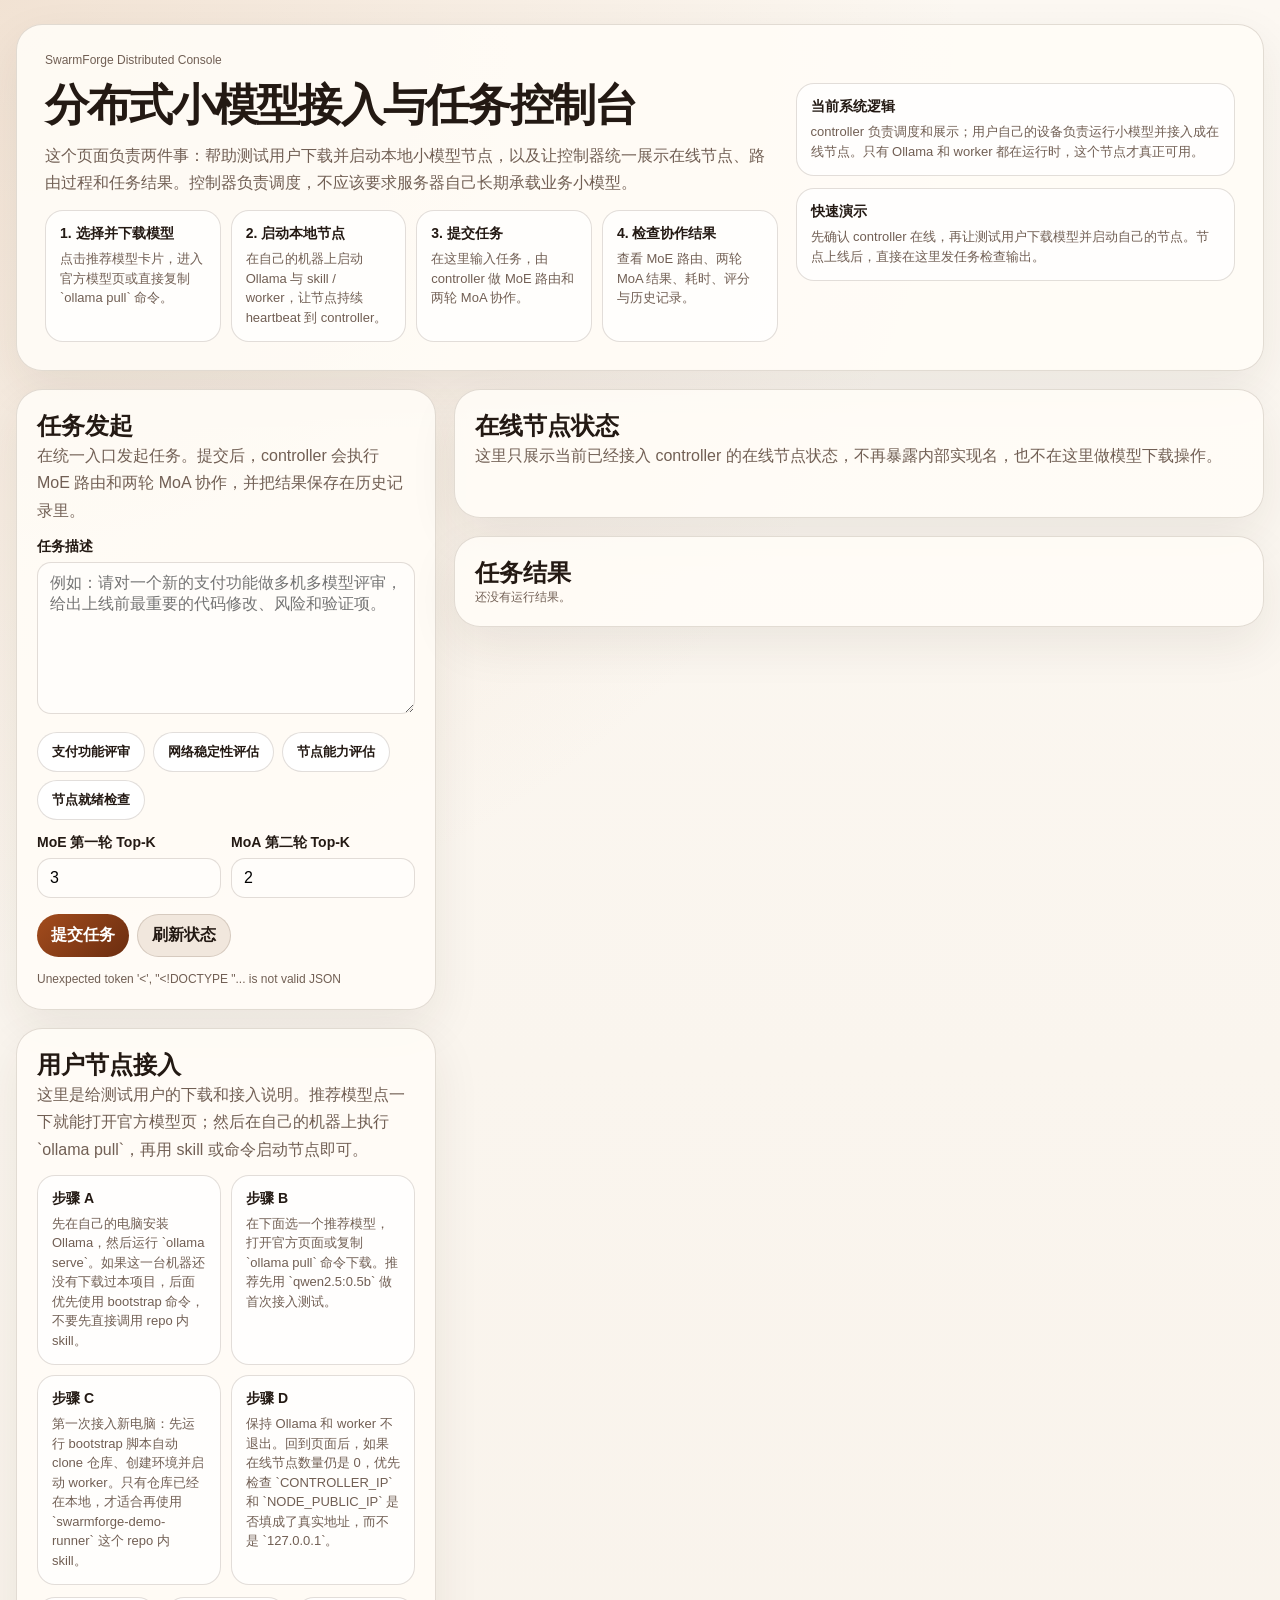
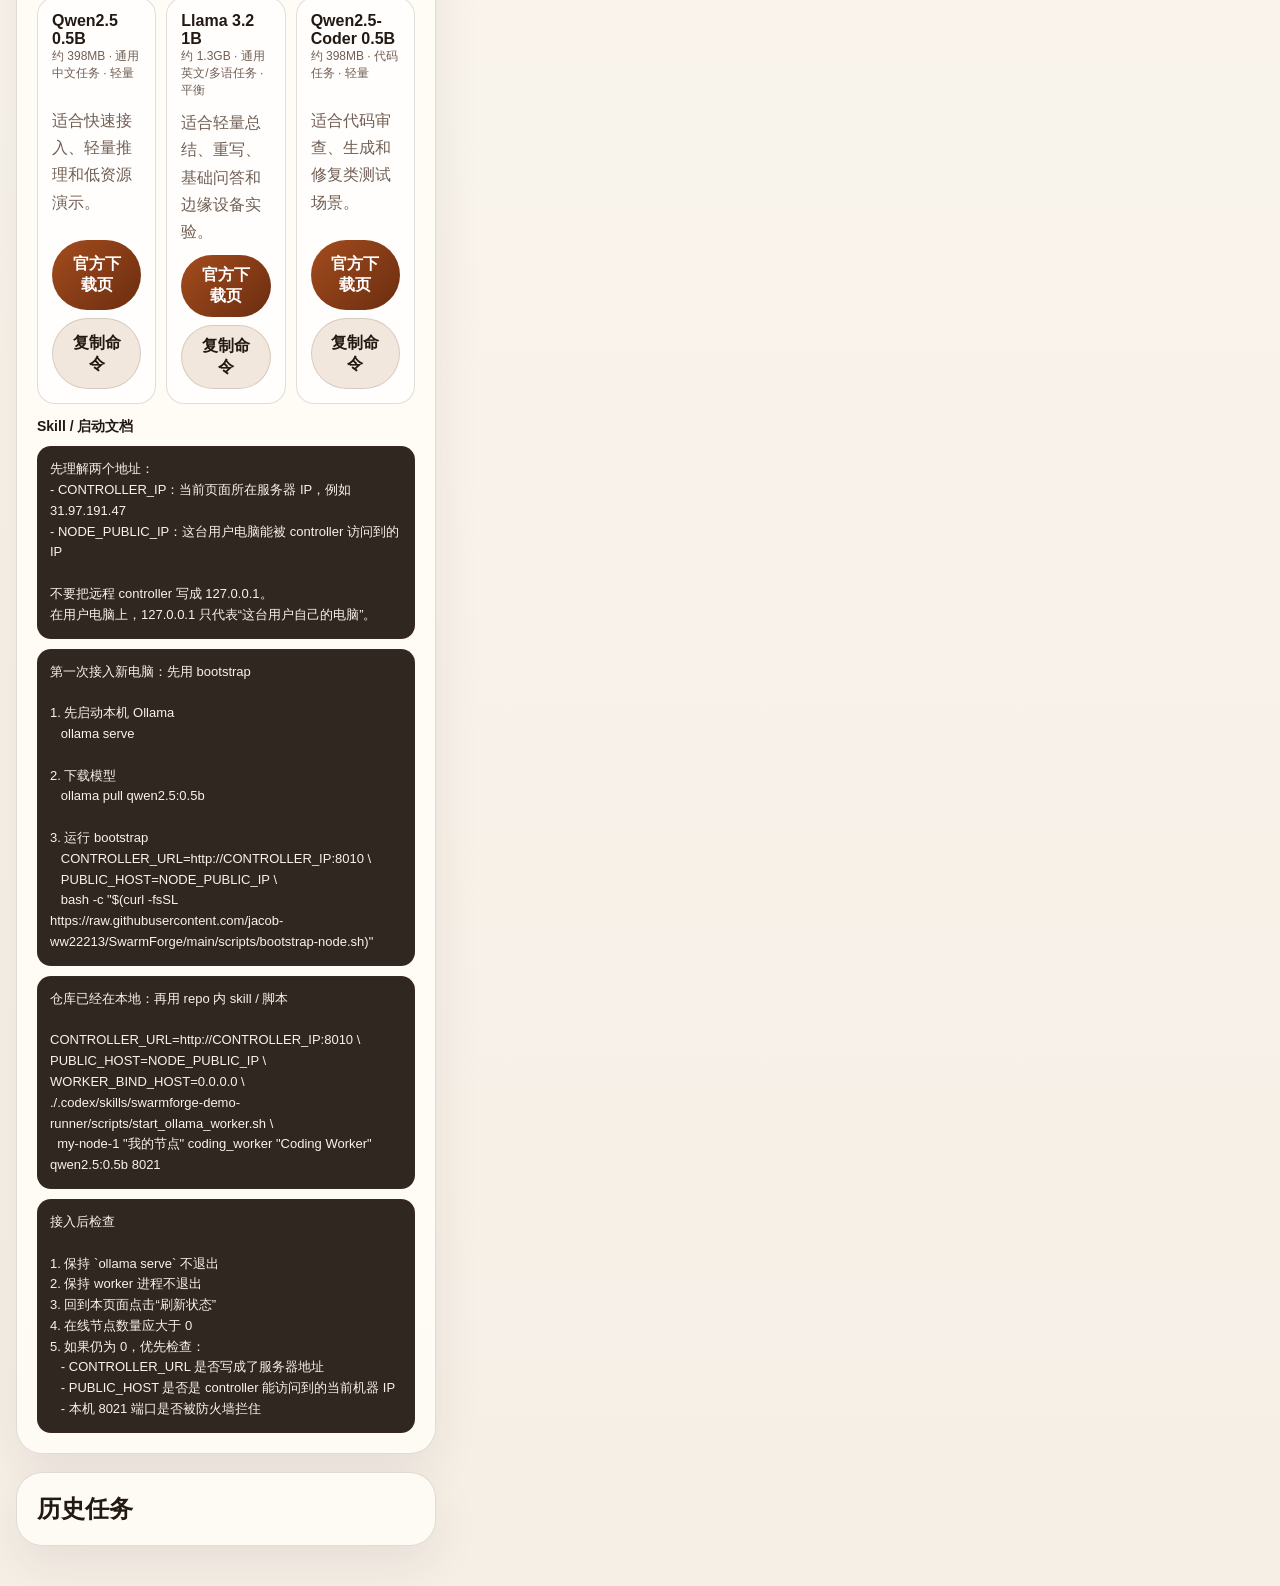
==== swarmos_demo/web/distributed.html @ dcb2beb7 "Clarify onboarding steps in distributed UI" ====
<!DOCTYPE html>
<html lang="zh-CN">
  <head>
    <meta charset="UTF-8" />
    <meta name="viewport" content="width=device-width, initial-scale=1.0" />
    <title>SwarmForge Distributed Console</title>
    <style>
      :root {
        --bg: #f6efe6;
        --panel: rgba(255, 252, 247, 0.9);
        --line: rgba(76, 54, 34, 0.16);
        --text: #231913;
        --muted: #715f54;
        --accent: #a34c1d;
        --accent-2: #d38f64;
        --good: #28734d;
        --bad: #b1463b;
        --role: #3a5f91;
      }
      * { box-sizing: border-box; }
      body {
        margin: 0;
        color: var(--text);
        font-family: "SF Pro Text", "PingFang SC", "Noto Sans SC", sans-serif;
        background:
          radial-gradient(circle at top left, rgba(214, 170, 132, 0.28), transparent 28%),
          linear-gradient(180deg, #fcf8f2, var(--bg));
      }
      .page {
        width: min(1440px, calc(100vw - 32px));
        margin: 0 auto;
        padding: 24px 0 40px;
      }
      .hero, .panel {
        border: 1px solid var(--line);
        border-radius: 26px;
        background: var(--panel);
        box-shadow: 0 18px 48px rgba(56, 39, 23, 0.08);
      }
      .hero { padding: 28px; display: grid; gap: 16px; }
      .eyebrow, .meta { color: var(--muted); font-size: 12px; }
      .hero-grid {
        display: grid;
        grid-template-columns: 1.25fr 0.75fr;
        gap: 18px;
        align-items: start;
      }
      h1 { margin: 0; font-size: 44px; line-height: 1.02; letter-spacing: -0.04em; }
      h2, h3, h4 { margin: 0; }
      p { margin: 0; color: var(--muted); line-height: 1.7; }
      .panel { padding: 20px; }
      .layout {
        display: grid;
        grid-template-columns: 420px minmax(0, 1fr);
        gap: 18px;
        margin-top: 18px;
      }
      .left, .right { display: grid; gap: 18px; align-self: start; }
      .flow {
        display: grid;
        grid-template-columns: repeat(4, minmax(0, 1fr));
        gap: 10px;
      }
      .flow-card, .stat, .worker-card, .task-card, .result-card, .guide-card {
        border: 1px solid var(--line);
        border-radius: 18px;
        padding: 14px;
        background: rgba(255,255,255,0.72);
      }
      .flow-card strong, .guide-card strong {
        display: block;
        font-size: 14px;
      }
      .flow-card span, .guide-card span {
        display: block;
        margin-top: 6px;
        color: var(--muted);
        font-size: 13px;
        line-height: 1.5;
      }
      .pill-row, .actions, .rating-row {
        display: flex;
        gap: 8px;
        flex-wrap: wrap;
      }
      .pill, button {
        border: none;
        border-radius: 999px;
        padding: 10px 14px;
        cursor: pointer;
        font: inherit;
        font-weight: 700;
      }
      .pill {
        border: 1px solid var(--line);
        background: white;
        color: var(--text);
        font-size: 13px;
      }
      button {
        background: linear-gradient(135deg, var(--accent), #6b2d10);
        color: white;
      }
      button.secondary {
        background: #f1e7dd;
        color: var(--text);
        border: 1px solid var(--line);
      }
      label {
        display: block;
        margin-bottom: 6px;
        font-size: 14px;
        font-weight: 700;
      }
      input, textarea, select {
        width: 100%;
        border: 1px solid var(--line);
        border-radius: 14px;
        padding: 10px 12px;
        background: #fffdfa;
        font: inherit;
      }
      textarea { min-height: 152px; resize: vertical; }
      .field { margin-top: 14px; }
      .field-grid-2 {
        display: grid;
        grid-template-columns: 1fr 1fr;
        gap: 10px;
      }
      .stats {
        display: grid;
        grid-template-columns: repeat(4, minmax(0, 1fr));
        gap: 12px;
      }
      .stat .label { color: var(--muted); font-size: 12px; }
      .stat strong { display: block; margin-top: 8px; font-size: 28px; }
      .worker-list, .task-list, .grid { display: grid; gap: 12px; }
      .chip {
        display: inline-block;
        padding: 4px 10px;
        border-radius: 999px;
        font-size: 12px;
        font-weight: 700;
      }
      .chip.online { background: rgba(40,115,77,0.12); color: var(--good); }
      .chip.offline { background: rgba(177,70,59,0.12); color: var(--bad); }
      .chip.role-project { background: rgba(58,95,145,0.12); color: var(--role); }
      .chip.role-user { background: rgba(163,76,29,0.12); color: var(--accent); }
      .inline { display: grid; grid-template-columns: 1fr auto auto; gap: 8px; margin-top: 10px; }
      .guide-grid {
        display: grid;
        grid-template-columns: 1fr 1fr;
        gap: 10px;
      }
      .model-grid {
        display: grid;
        grid-template-columns: repeat(3, minmax(0, 1fr));
        gap: 10px;
        margin-top: 12px;
      }
      .model-card {
        border: 1px solid var(--line);
        border-radius: 18px;
        padding: 14px;
        background: rgba(255,255,255,0.76);
        display: grid;
        gap: 10px;
      }
      .model-card .size {
        font-size: 12px;
        color: var(--muted);
      }
      .code-block {
        margin-top: 10px;
        padding: 12px;
        border-radius: 14px;
        border: 1px solid var(--line);
        background: rgba(38, 28, 22, 0.95);
        color: #f8f2eb;
        white-space: pre-wrap;
        word-break: break-word;
        font-size: 13px;
        line-height: 1.6;
      }
      pre {
        white-space: pre-wrap;
        word-break: break-word;
        margin: 0;
        color: var(--text);
      }
      ul { margin: 8px 0 0; padding-left: 18px; }
      .task-card { cursor: pointer; }
      .hidden { display: none !important; }
      @media (max-width: 1100px) {
        .hero-grid, .layout { grid-template-columns: 1fr; }
      }
      @media (max-width: 760px) {
        .flow, .stats, .field-grid-2, .guide-grid, .model-grid { grid-template-columns: 1fr; }
        .inline { grid-template-columns: 1fr; }
      }
    </style>
  </head>
  <body>
    <div class="page">
      <section class="hero">
        <div class="eyebrow">SwarmForge Distributed Console</div>
        <div class="hero-grid">
          <div style="display:grid;gap:14px;">
            <h1>分布式小模型接入与任务控制台</h1>
            <p>这个页面负责两件事：帮助测试用户下载并启动本地小模型节点，以及让控制器统一展示在线节点、路由过程和任务结果。控制器负责调度，不应该要求服务器自己长期承载业务小模型。</p>
            <div class="flow">
              <div class="flow-card">
                <strong>1. 选择并下载模型</strong>
                <span>点击推荐模型卡片，进入官方模型页或直接复制 `ollama pull` 命令。</span>
              </div>
              <div class="flow-card">
                <strong>2. 启动本地节点</strong>
                <span>在自己的机器上启动 Ollama 与 skill / worker，让节点持续 heartbeat 到 controller。</span>
              </div>
              <div class="flow-card">
                <strong>3. 提交任务</strong>
                <span>在这里输入任务，由 controller 做 MoE 路由和两轮 MoA 协作。</span>
              </div>
              <div class="flow-card">
                <strong>4. 检查协作结果</strong>
                <span>查看 MoE 路由、两轮 MoA 结果、耗时、评分与历史记录。</span>
              </div>
            </div>
          </div>
          <div style="display:grid;gap:12px;">
            <div class="guide-card">
              <strong>当前系统逻辑</strong>
              <span>controller 负责调度和展示；用户自己的设备负责运行小模型并接入成在线节点。只有 Ollama 和 worker 都在运行时，这个节点才真正可用。</span>
            </div>
            <div class="guide-card">
              <strong>快速演示</strong>
              <span>先确认 controller 在线，再让测试用户下载模型并启动自己的节点。节点上线后，直接在这里发任务检查输出。</span>
            </div>
          </div>
        </div>
      </section>

      <div class="layout">
        <div class="left">
          <section class="panel">
            <h2>任务发起</h2>
            <p>在统一入口发起任务。提交后，controller 会执行 MoE 路由和两轮 MoA 协作，并把结果保存在历史记录里。</p>
            <div class="field">
              <label for="task-input">任务描述</label>
              <textarea id="task-input" placeholder="例如：请对一个新的支付功能做多机多模型评审，给出上线前最重要的代码修改、风险和验证项。"></textarea>
            </div>
            <div class="field">
              <div class="pill-row">
                <button class="pill" type="button" data-task="请对一个新的支付功能做多机多模型评审，给出上线前最重要的代码修改、风险和验证项。">支付功能评审</button>
                <button class="pill" type="button" data-task="请评估当前分布式小模型网络的稳定性、调度风险和下一步优化方向。">网络稳定性评估</button>
                <button class="pill" type="button" data-task="请评估一个新接入的小模型节点最适合承接什么类型的任务。">节点能力评估</button>
                <button class="pill" type="button" data-task="请检查当前在线节点是否已经准备好接收代码审查任务。">节点就绪检查</button>
              </div>
            </div>
            <div class="field field-grid-2">
              <div>
                <label for="proposal-top-k">MoE 第一轮 Top-K</label>
                <input id="proposal-top-k" type="number" min="1" value="3">
              </div>
              <div>
                <label for="review-top-k">MoA 第二轮 Top-K</label>
                <input id="review-top-k" type="number" min="1" value="2">
              </div>
            </div>
            <div class="actions" style="margin-top:16px;">
              <button id="run-button" type="button">提交任务</button>
              <button id="refresh-button" class="secondary" type="button">刷新状态</button>
            </div>
            <p id="run-status" class="meta" style="margin-top:12px;">等待任务</p>
          </section>

          <section class="panel">
            <h2>用户节点接入</h2>
            <p>这里是给测试用户的下载和接入说明。推荐模型点一下就能打开官方模型页；然后在自己的机器上执行 `ollama pull`，再用 skill 或命令启动节点即可。</p>
            <div class="guide-grid" style="margin-top:12px;">
              <div class="guide-card">
                <strong>步骤 A</strong>
                <span>先在自己的电脑安装 Ollama，然后运行 `ollama serve`。如果这一台机器还没有下载过本项目，后面优先使用 bootstrap 命令，不要先直接调用 repo 内 skill。</span>
              </div>
              <div class="guide-card">
                <strong>步骤 B</strong>
                <span>在下面选一个推荐模型，打开官方页面或复制 `ollama pull` 命令下载。推荐先用 `qwen2.5:0.5b` 做首次接入测试。</span>
              </div>
              <div class="guide-card">
                <strong>步骤 C</strong>
                <span>第一次接入新电脑：先运行 bootstrap 脚本自动 clone 仓库、创建环境并启动 worker。只有仓库已经在本地，才适合再使用 `swarmforge-demo-runner` 这个 repo 内 skill。</span>
              </div>
              <div class="guide-card">
                <strong>步骤 D</strong>
                <span>保持 Ollama 和 worker 不退出。回到页面后，如果在线节点数量仍是 0，优先检查 `CONTROLLER_IP` 和 `NODE_PUBLIC_IP` 是否填成了真实地址，而不是 `127.0.0.1`。</span>
              </div>
            </div>
            <div class="model-grid" id="model-grid">
              <article class="model-card">
                <div>
                  <strong>Qwen2.5 0.5B</strong>
                  <div class="size">约 398MB · 通用中文任务 · 轻量</div>
                </div>
                <p>适合快速接入、轻量推理和低资源演示。</p>
                <div class="actions">
                  <button type="button" data-download-model="qwen2.5:0.5b" data-download-url="https://ollama.com/library/qwen2.5:0.5b">官方下载页</button>
                  <button class="secondary" type="button" data-copy-command="ollama pull qwen2.5:0.5b">复制命令</button>
                </div>
              </article>
              <article class="model-card">
                <div>
                  <strong>Llama 3.2 1B</strong>
                  <div class="size">约 1.3GB · 通用英文/多语任务 · 平衡</div>
                </div>
                <p>适合轻量总结、重写、基础问答和边缘设备实验。</p>
                <div class="actions">
                  <button type="button" data-download-model="llama3.2:1b" data-download-url="https://ollama.com/library/llama3.2:1b">官方下载页</button>
                  <button class="secondary" type="button" data-copy-command="ollama pull llama3.2:1b">复制命令</button>
                </div>
              </article>
              <article class="model-card">
                <div>
                  <strong>Qwen2.5-Coder 0.5B</strong>
                  <div class="size">约 398MB · 代码任务 · 轻量</div>
                </div>
                <p>适合代码审查、生成和修复类测试场景。</p>
                <div class="actions">
                  <button type="button" data-download-model="qwen2.5-coder:0.5b" data-download-url="https://ollama.com/library/qwen2.5-coder:0.5b">官方下载页</button>
                  <button class="secondary" type="button" data-copy-command="ollama pull qwen2.5-coder:0.5b">复制命令</button>
                </div>
              </article>
            </div>
            <div class="field">
              <label>Skill / 启动文档</label>
              <div class="code-block">先理解两个地址：
- CONTROLLER_IP：当前页面所在服务器 IP，例如 31.97.191.47
- NODE_PUBLIC_IP：这台用户电脑能被 controller 访问到的 IP

不要把远程 controller 写成 127.0.0.1。
在用户电脑上，127.0.0.1 只代表“这台用户自己的电脑”。</div>
              <div class="code-block">第一次接入新电脑：先用 bootstrap

1. 先启动本机 Ollama
   ollama serve

2. 下载模型
   ollama pull qwen2.5:0.5b

3. 运行 bootstrap
   CONTROLLER_URL=http://CONTROLLER_IP:8010 \
   PUBLIC_HOST=NODE_PUBLIC_IP \
   bash -c "$(curl -fsSL https://raw.githubusercontent.com/jacob-ww22213/SwarmForge/main/scripts/bootstrap-node.sh)"</div>
              <div class="code-block">仓库已经在本地：再用 repo 内 skill / 脚本

CONTROLLER_URL=http://CONTROLLER_IP:8010 \
PUBLIC_HOST=NODE_PUBLIC_IP \
WORKER_BIND_HOST=0.0.0.0 \
./.codex/skills/swarmforge-demo-runner/scripts/start_ollama_worker.sh \
  my-node-1 "我的节点" coding_worker "Coding Worker" qwen2.5:0.5b 8021</div>
              <div class="code-block">接入后检查

1. 保持 `ollama serve` 不退出
2. 保持 worker 进程不退出
3. 回到本页面点击“刷新状态”
4. 在线节点数量应大于 0
5. 如果仍为 0，优先检查：
   - CONTROLLER_URL 是否写成了服务器地址
   - PUBLIC_HOST 是否是 controller 能访问到的当前机器 IP
   - 本机 8021 端口是否被防火墙拦住</div>
            </div>
          </section>

          <section class="panel">
            <h2>历史任务</h2>
            <div id="task-list" class="task-list"></div>
          </section>
        </div>

        <div class="right">
          <section class="panel">
            <h2>在线节点状态</h2>
            <p>这里只展示当前已经接入 controller 的在线节点状态，不再暴露内部实现名，也不在这里做模型下载操作。</p>
            <div id="stats" class="stats" style="margin-top:14px;"></div>
            <div id="worker-list" class="worker-list" style="margin-top:14px;"></div>
          </section>

          <section class="panel">
            <h2>任务结果</h2>
            <div id="result-empty" class="meta">还没有运行结果。</div>
            <div id="result-view" class="grid hidden"></div>
          </section>
        </div>
      </div>
    </div>

    <script>
      const state = { workers: [], tasks: [], currentTask: null };

      async function fetchJson(url, options = {}) {
        const response = await fetch(url, options);
        const payload = await response.json();
        if (!response.ok) throw new Error(payload.error || "Request failed");
        return payload;
      }

      function escapeHtml(value) {
        return String(value)
          .replaceAll("&", "&amp;")
          .replaceAll("<", "&lt;")
          .replaceAll(">", "&gt;")
          .replaceAll('"', "&quot;")
          .replaceAll("'", "&#39;");
      }

      function formatTime(value) {
        if (!value) return "-";
        const date = new Date(value);
        if (Number.isNaN(date.getTime())) return value;
        return date.toLocaleString("zh-CN", { hour12: false });
      }

      function nodeLabel(workerId) {
        const index = state.workers.findIndex((worker) => worker.worker_id === workerId);
        return index >= 0 ? `在线节点 ${index + 1}` : "在线节点";
      }

      function renderStats(status) {
        const cards = [
          { label: "在线节点", value: status.online_workers || 0 },
          { label: "已知节点", value: status.known_workers || 0 },
          { label: "保存任务", value: status.tasks_saved || 0 },
          { label: "调度策略", value: status.dispatch_policy || "moe-top-k + moa-two-round" },
        ];
        document.querySelector("#stats").innerHTML = cards.map((card) => `
          <div class="stat">
            <span class="label">${escapeHtml(card.label)}</span>
            <strong>${escapeHtml(card.value)}</strong>
          </div>
        `).join("");
      }

      function renderWorkers() {
        const workerList = document.querySelector("#worker-list");
        if (!state.workers.length) {
          workerList.innerHTML = `<div class="meta">还没有 worker 上线。先在节点机器上启动 Ollama 和 worker。</div>`;
          return;
        }
        workerList.innerHTML = state.workers.map((worker) => `
          <article class="worker-card">
            <div style="display:flex;justify-content:space-between;gap:12px;align-items:flex-start;">
              <div>
                <h4>${escapeHtml(nodeLabel(worker.worker_id))}</h4>
                <div class="meta">${escapeHtml(worker.provider || "-")} · ${escapeHtml(worker.model || "-")}</div>
                <div class="meta">上次心跳：${escapeHtml(formatTime(worker.last_seen_iso))}</div>
                <div class="meta">地址：${escapeHtml(worker.public_url || "-")}</div>
              </div>
              <span class="chip ${worker.online ? "online" : "offline"}">${worker.online ? "ONLINE" : "OFFLINE"}</span>
            </div>
            <div class="meta" style="margin-top:10px;">
              已安装模型：${escapeHtml((worker.models_available || []).join(", ") || worker.model || "-")}
            </div>
          </article>
        `).join("");
      }

      function renderTasks() {
        const taskList = document.querySelector("#task-list");
        if (!state.tasks.length) {
          taskList.innerHTML = `<div class="meta">还没有历史任务。</div>`;
          return;
        }
        taskList.innerHTML = state.tasks.map((task) => `
          <article class="task-card" onclick="loadTask('${escapeHtml(task.task_id)}')">
            <div style="display:flex;justify-content:space-between;gap:12px;align-items:flex-start;">
              <h4>${escapeHtml(task.task_id)}</h4>
            </div>
            <div class="meta">${escapeHtml(formatTime(task.created_at))}</div>
            <div class="meta">完成 ${escapeHtml(task.completed_worker_count || 0)} / ${escapeHtml(task.online_worker_count || 0)} 个 worker</div>
            <p>${escapeHtml(task.task_preview || "")}</p>
          </article>
        `).join("");
      }

      function renderTaskDetail(task) {
        state.currentTask = task;
        document.querySelector("#result-empty").classList.add("hidden");
        const container = document.querySelector("#result-view");
        container.classList.remove("hidden");

        const workerCards = (task.worker_results || []).map((item) => `
          <article class="result-card">
            <div style="display:flex;justify-content:space-between;gap:12px;align-items:flex-start;">
              <div>
                <strong>${escapeHtml(nodeLabel(item.worker?.worker_id || item.worker_id || ""))}</strong>
                <div class="meta">${escapeHtml(item.worker?.model || item.model || "-")}</div>
                <div class="meta">Round ${escapeHtml(item.round_index || "-")} · ${escapeHtml(item.mode || "-")} · routing ${escapeHtml(item.routing_score || "-")}</div>
              </div>
              <div class="meta">${escapeHtml(item.latency_ms || 0)} ms</div>
            </div>
            ${item.status === "ok" ? `
              <p style="margin-top:10px;">${escapeHtml(item.proposal.summary || "")}</p>
              <strong>Recommendations</strong>
              <ul>${(item.proposal.recommendations || []).map((x) => `<li>${escapeHtml(x)}</li>`).join("")}</ul>
              <strong>Risks</strong>
              <ul>${(item.proposal.risks || []).map((x) => `<li>${escapeHtml(x)}</li>`).join("")}</ul>
            ` : `<p class="meta">调用失败：${escapeHtml(item.error || "unknown error")}</p>`}
          </article>
        `).join("");

        const routingCards = `
          <article class="result-card">
            <h3>MoE / MoA 路由</h3>
            <strong style="display:block;margin-top:10px;">Round 1 Proposal Workers</strong>
            <ul>${(task.routing?.proposal || []).map((item) => `<li>${escapeHtml(nodeLabel(item.worker_id || ""))} (${escapeHtml(item.template_key || "-")}) score=${escapeHtml(item.score || 0)}${item.reasons ? ` · ${escapeHtml(item.reasons.join(" | "))}` : ""}</li>`).join("")}</ul>
            <strong style="display:block;margin-top:10px;">Round 2 Review Workers</strong>
            <ul>${(task.routing?.review || []).map((item) => `<li>${escapeHtml(nodeLabel(item.worker_id || ""))} (${escapeHtml(item.template_key || "-")}) score=${escapeHtml(item.score || 0)}${item.reasons ? ` · ${escapeHtml(item.reasons.join(" | "))}` : ""}</li>`).join("")}</ul>
          </article>
        `;

        container.innerHTML = `
          <article class="result-card">
            <div style="display:flex;justify-content:space-between;gap:12px;align-items:flex-start;">
              <div>
                <h3>聚合结果</h3>
              </div>
            </div>
            <p style="margin-top:10px;">${escapeHtml(task.aggregate?.final_summary || "")}</p>
            <strong>Top Recommendations</strong>
            <ul>${(task.aggregate?.top_recommendations || []).map((x) => `<li>${escapeHtml(x)}</li>`).join("")}</ul>
            <strong>Top Risks</strong>
            <ul>${(task.aggregate?.top_risks || []).map((x) => `<li>${escapeHtml(x)}</li>`).join("")}</ul>
          </article>
          ${routingCards}
          <article class="result-card">
            <h3>指标</h3>
            <pre>${escapeHtml(JSON.stringify(task.metrics || {}, null, 2))}</pre>
            <div class="rating-row" style="margin-top:12px;">
              <button onclick="rateTask(1)">1 分</button>
              <button onclick="rateTask(2)">2 分</button>
              <button onclick="rateTask(3)">3 分</button>
              <button onclick="rateTask(4)">4 分</button>
              <button onclick="rateTask(5)">5 分</button>
            </div>
          </article>
          ${workerCards}
        `;
      }

      async function refreshAll() {
        const [status, workers, tasks] = await Promise.all([
          fetchJson("/api/controller/status"),
          fetchJson("/api/workers"),
          fetchJson("/api/tasks"),
        ]);
        renderStats(status);
        state.workers = workers.workers || [];
        state.tasks = tasks.tasks || [];
        renderWorkers();
        renderTasks();
      }

      async function runTask() {
        const task = document.querySelector("#task-input").value.trim();
        const topK = Number(document.querySelector("#proposal-top-k").value || 3);
        const reviewTopK = Number(document.querySelector("#review-top-k").value || 2);
        if (!task) return;
        document.querySelector("#run-status").textContent = `任务正在执行 MoE 路由和两轮协作...`;
        try {
          const payload = await fetchJson("/api/tasks/run", {
            method: "POST",
            headers: { "Content-Type": "application/json" },
            body: JSON.stringify({
              task,
              top_k: topK,
              review_top_k: reviewTopK,
              requester_role: "console",
            }),
          });
          renderTaskDetail(payload);
          document.querySelector("#run-status").textContent = `任务完成，任务 ${payload.task_id}`;
          await refreshAll();
        } catch (error) {
          document.querySelector("#run-status").textContent = error.message || "运行失败";
        }
      }

      async function loadTask(taskId) {
        const task = await fetchJson(`/api/tasks/${encodeURIComponent(taskId)}`);
        renderTaskDetail(task);
      }

      async function copyText(value, successText) {
        try {
          await navigator.clipboard.writeText(value);
          document.querySelector("#run-status").textContent = successText;
        } catch (error) {
          document.querySelector("#run-status").textContent = "复制失败，请手动复制命令";
        }
      }

      async function rateTask(rating) {
        if (!state.currentTask) return;
        const note = window.prompt("可选：输入对结果满意度的备注", "") || "";
        const updated = await fetchJson(`/api/tasks/${encodeURIComponent(state.currentTask.task_id)}/rating`, {
          method: "POST",
          headers: { "Content-Type": "application/json" },
          body: JSON.stringify({ rating, note }),
        });
        renderTaskDetail(updated);
        await refreshAll();
      }

      document.querySelectorAll("[data-task]").forEach((button) => {
        button.addEventListener("click", () => {
          document.querySelector("#task-input").value = button.dataset.task || "";
          document.querySelector("#run-status").textContent = "样例任务已填入，可以直接运行";
        });
      });

      document.querySelectorAll("[data-download-model]").forEach((button) => {
        button.addEventListener("click", () => {
          const model = button.dataset.downloadModel || "";
          const url = button.dataset.downloadUrl || "";
          document.querySelector("#run-status").textContent = `正在打开 ${model} 的官方模型页`;
          window.open(url, "_blank", "noopener,noreferrer");
        });
      });

      document.querySelectorAll("[data-copy-command]").forEach((button) => {
        button.addEventListener("click", () => {
          const command = button.dataset.copyCommand || "";
          copyText(command, `已复制命令：${command}`);
        });
      });

      document.querySelector("#run-button").addEventListener("click", runTask);
      document.querySelector("#refresh-button").addEventListener("click", refreshAll);

      document.querySelector("#run-status").textContent = "页面已就绪，可以下载模型或直接提交任务";
      refreshAll().catch((error) => {
        document.querySelector("#run-status").textContent = error.message || "初始化失败";
      });
    </script>
  </body>
</html>
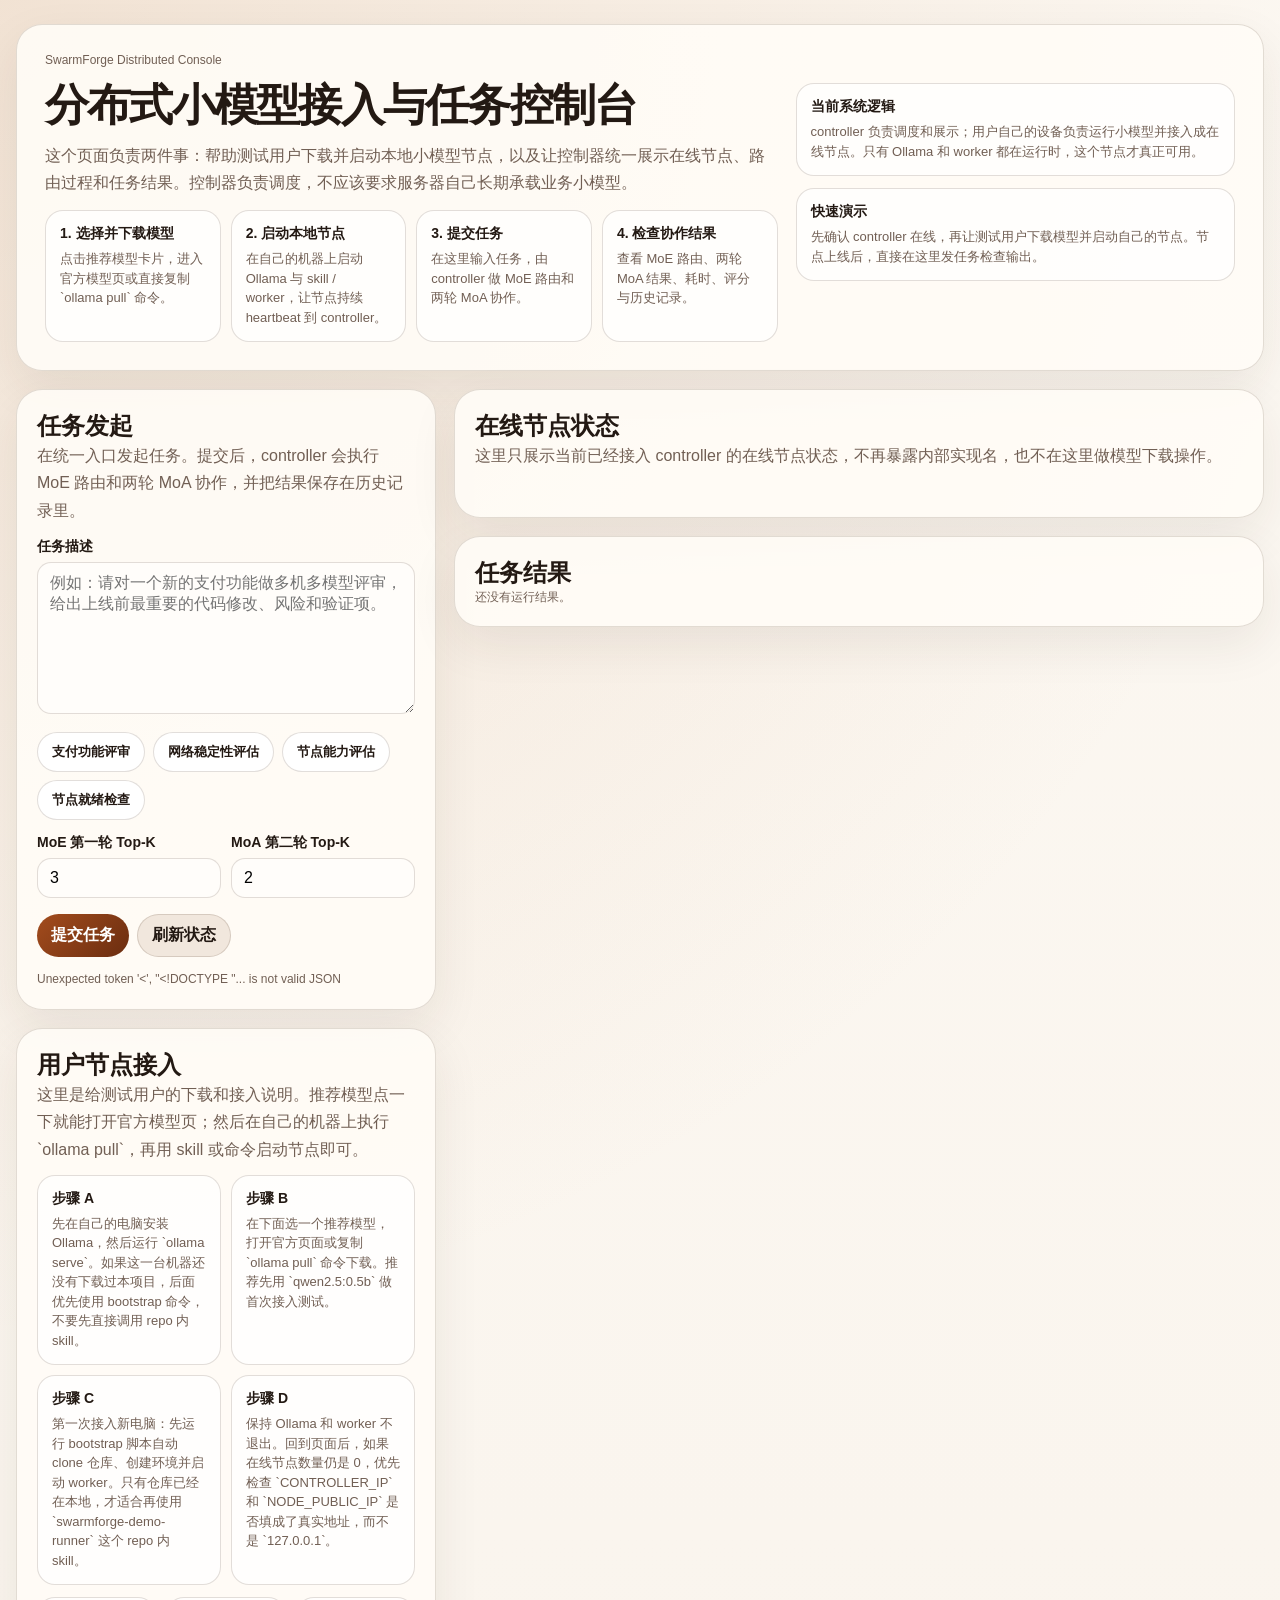
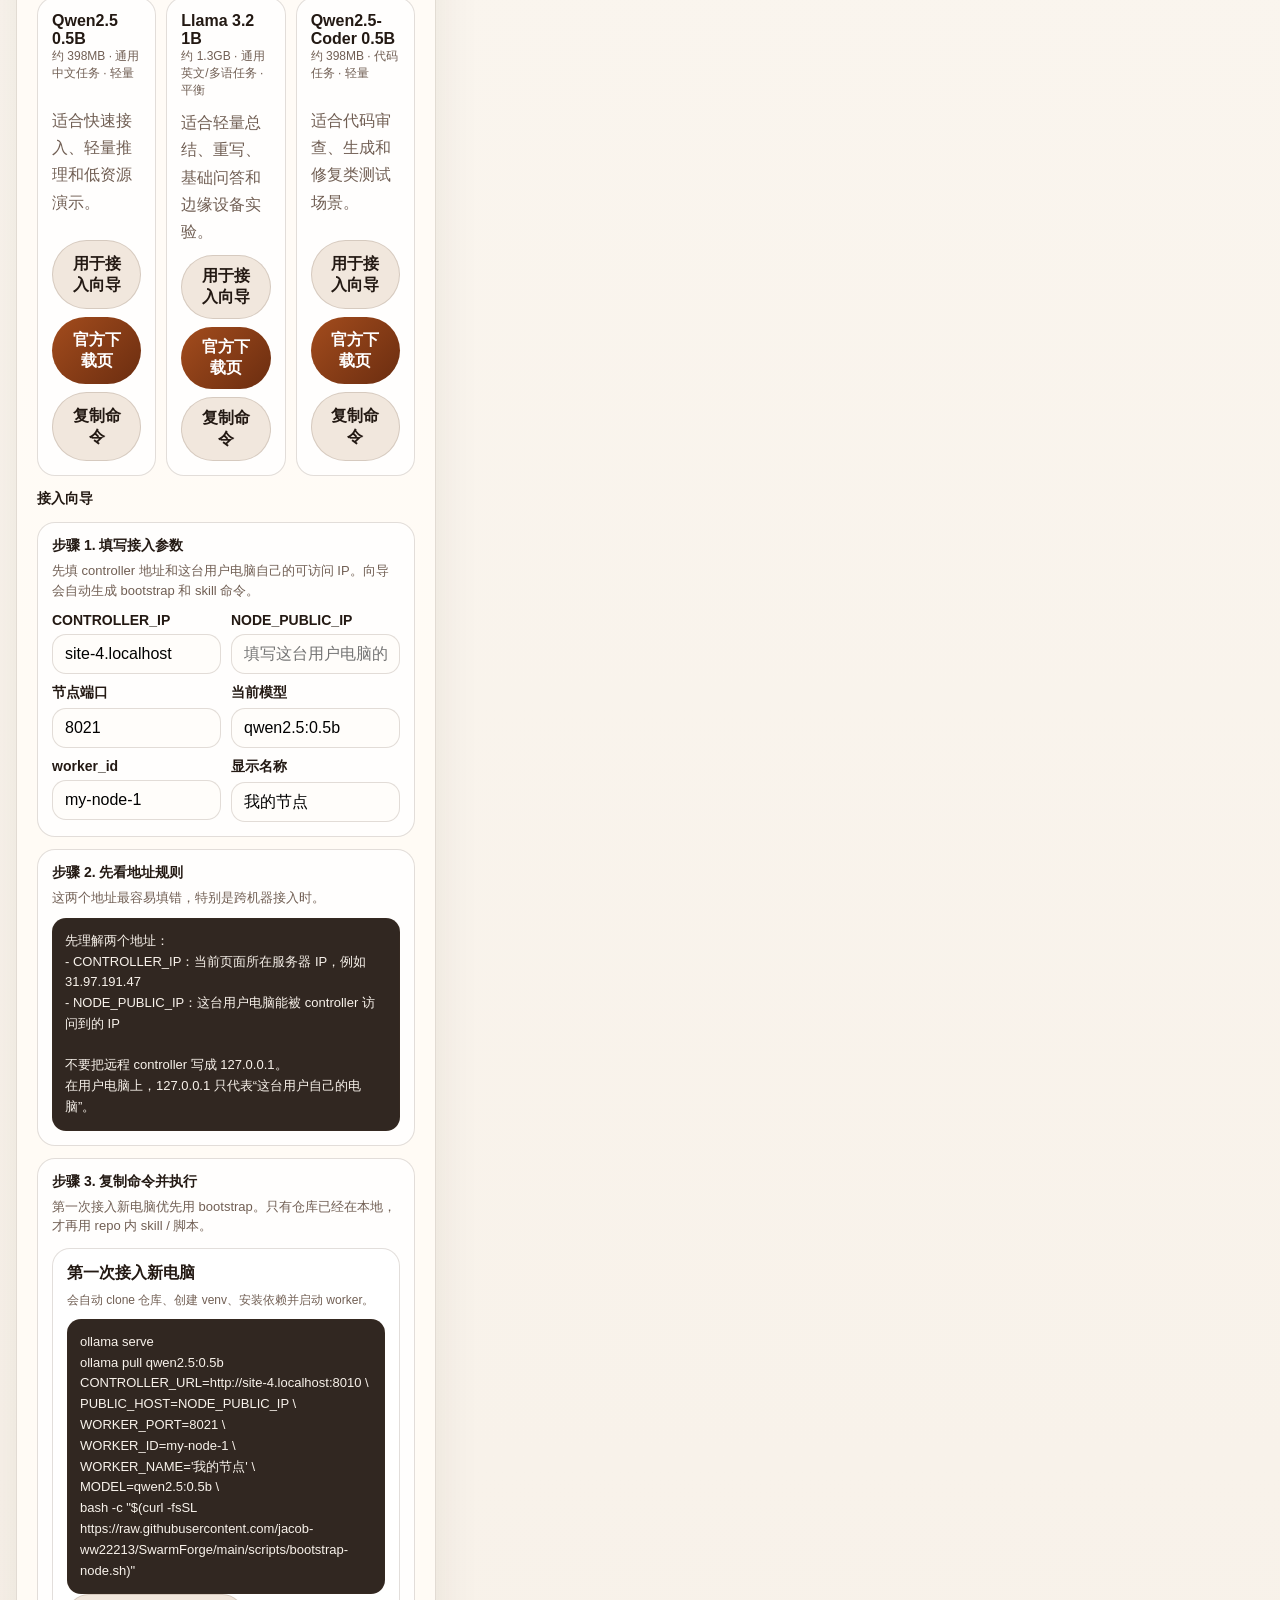
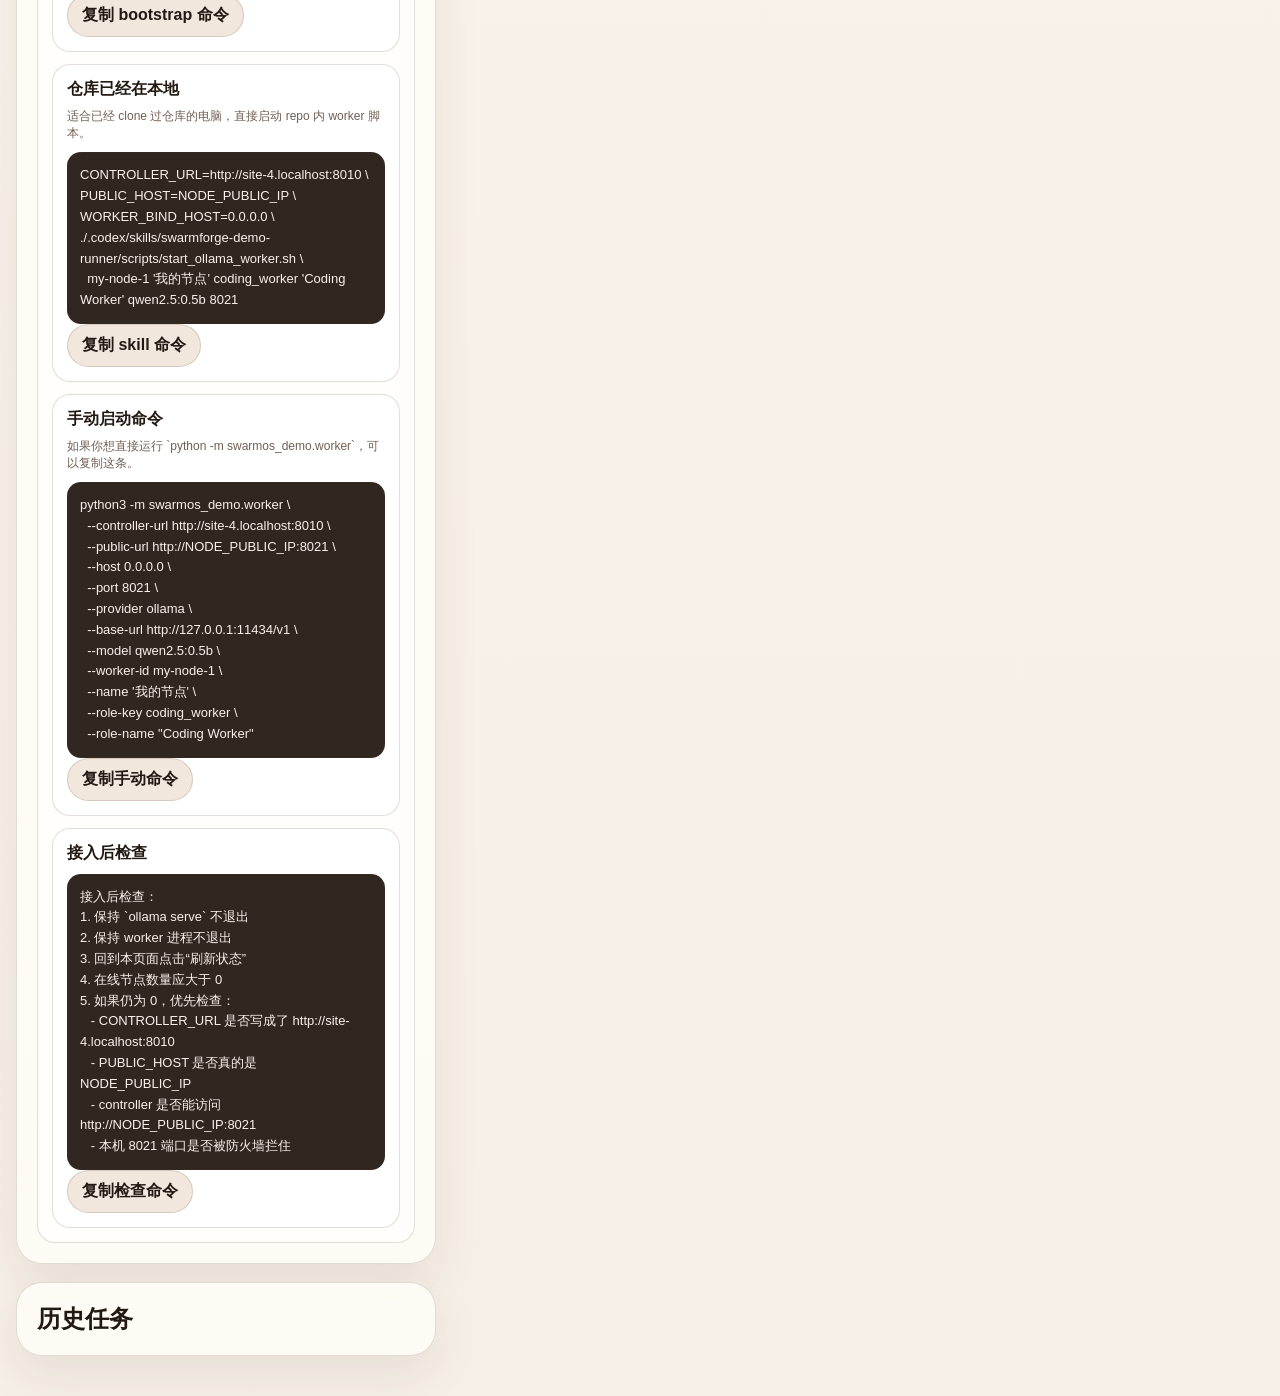
==== commit 438cac75: "Add guided node onboarding UI" ====
--- a/swarmos_demo/web/distributed.html
+++ b/swarmos_demo/web/distributed.html
@@ -170,6 +170,42 @@
         font-size: 12px;
         color: var(--muted);
       }
+      .wizard-grid {
+        display: grid;
+        gap: 12px;
+        margin-top: 14px;
+      }
+      .wizard-step {
+        border: 1px solid var(--line);
+        border-radius: 18px;
+        padding: 14px;
+        background: rgba(255,255,255,0.76);
+      }
+      .wizard-step strong {
+        display: block;
+        font-size: 14px;
+      }
+      .wizard-step span {
+        display: block;
+        margin-top: 6px;
+        color: var(--muted);
+        font-size: 13px;
+        line-height: 1.5;
+      }
+      .command-list {
+        display: grid;
+        gap: 12px;
+        margin-top: 12px;
+      }
+      .command-card {
+        border: 1px solid var(--line);
+        border-radius: 18px;
+        padding: 14px;
+        background: rgba(255,255,255,0.76);
+      }
+      .command-card h4 {
+        margin: 0 0 8px;
+      }
       .code-block {
         margin-top: 10px;
         padding: 12px;
@@ -303,6 +339,7 @@
                 </div>
                 <p>适合快速接入、轻量推理和低资源演示。</p>
                 <div class="actions">
+                  <button class="secondary" type="button" data-use-model="qwen2.5:0.5b">用于接入向导</button>
                   <button type="button" data-download-model="qwen2.5:0.5b" data-download-url="https://ollama.com/library/qwen2.5:0.5b">官方下载页</button>
                   <button class="secondary" type="button" data-copy-command="ollama pull qwen2.5:0.5b">复制命令</button>
                 </div>
@@ -314,6 +351,7 @@
                 </div>
                 <p>适合轻量总结、重写、基础问答和边缘设备实验。</p>
                 <div class="actions">
+                  <button class="secondary" type="button" data-use-model="llama3.2:1b">用于接入向导</button>
                   <button type="button" data-download-model="llama3.2:1b" data-download-url="https://ollama.com/library/llama3.2:1b">官方下载页</button>
                   <button class="secondary" type="button" data-copy-command="ollama pull llama3.2:1b">复制命令</button>
                 </div>
@@ -325,48 +363,93 @@
                 </div>
                 <p>适合代码审查、生成和修复类测试场景。</p>
                 <div class="actions">
+                  <button class="secondary" type="button" data-use-model="qwen2.5-coder:0.5b">用于接入向导</button>
                   <button type="button" data-download-model="qwen2.5-coder:0.5b" data-download-url="https://ollama.com/library/qwen2.5-coder:0.5b">官方下载页</button>
                   <button class="secondary" type="button" data-copy-command="ollama pull qwen2.5-coder:0.5b">复制命令</button>
                 </div>
               </article>
             </div>
             <div class="field">
-              <label>Skill / 启动文档</label>
-              <div class="code-block">先理解两个地址：
+              <label>接入向导</label>
+              <div class="wizard-grid">
+                <div class="wizard-step">
+                  <strong>步骤 1. 填写接入参数</strong>
+                  <span>先填 controller 地址和这台用户电脑自己的可访问 IP。向导会自动生成 bootstrap 和 skill 命令。</span>
+                  <div class="field-grid-2" style="margin-top:12px;">
+                    <div>
+                      <label for="wizard-controller-host">CONTROLLER_IP</label>
+                      <input id="wizard-controller-host" type="text" placeholder="例如 31.97.191.47">
+                    </div>
+                    <div>
+                      <label for="wizard-node-host">NODE_PUBLIC_IP</label>
+                      <input id="wizard-node-host" type="text" placeholder="填写这台用户电脑的 IP">
+                    </div>
+                    <div>
+                      <label for="wizard-node-port">节点端口</label>
+                      <input id="wizard-node-port" type="number" min="1" value="8021">
+                    </div>
+                    <div>
+                      <label for="wizard-model">当前模型</label>
+                      <input id="wizard-model" type="text" value="qwen2.5:0.5b">
+                    </div>
+                    <div>
+                      <label for="wizard-worker-id">worker_id</label>
+                      <input id="wizard-worker-id" type="text" value="my-node-1">
+                    </div>
+                    <div>
+                      <label for="wizard-worker-name">显示名称</label>
+                      <input id="wizard-worker-name" type="text" value="我的节点">
+                    </div>
+                  </div>
+                </div>
+                <div class="wizard-step">
+                  <strong>步骤 2. 先看地址规则</strong>
+                  <span>这两个地址最容易填错，特别是跨机器接入时。</span>
+                  <div class="code-block">先理解两个地址：
 - CONTROLLER_IP：当前页面所在服务器 IP，例如 31.97.191.47
 - NODE_PUBLIC_IP：这台用户电脑能被 controller 访问到的 IP
 
 不要把远程 controller 写成 127.0.0.1。
 在用户电脑上，127.0.0.1 只代表“这台用户自己的电脑”。</div>
-              <div class="code-block">第一次接入新电脑：先用 bootstrap
-
-1. 先启动本机 Ollama
-   ollama serve
-
-2. 下载模型
-   ollama pull qwen2.5:0.5b
-
-3. 运行 bootstrap
-   CONTROLLER_URL=http://CONTROLLER_IP:8010 \
-   PUBLIC_HOST=NODE_PUBLIC_IP \
-   bash -c "$(curl -fsSL https://raw.githubusercontent.com/jacob-ww22213/SwarmForge/main/scripts/bootstrap-node.sh)"</div>
-              <div class="code-block">仓库已经在本地：再用 repo 内 skill / 脚本
-
-CONTROLLER_URL=http://CONTROLLER_IP:8010 \
-PUBLIC_HOST=NODE_PUBLIC_IP \
-WORKER_BIND_HOST=0.0.0.0 \
-./.codex/skills/swarmforge-demo-runner/scripts/start_ollama_worker.sh \
-  my-node-1 "我的节点" coding_worker "Coding Worker" qwen2.5:0.5b 8021</div>
-              <div class="code-block">接入后检查
-
-1. 保持 `ollama serve` 不退出
-2. 保持 worker 进程不退出
-3. 回到本页面点击“刷新状态”
-4. 在线节点数量应大于 0
-5. 如果仍为 0，优先检查：
-   - CONTROLLER_URL 是否写成了服务器地址
-   - PUBLIC_HOST 是否是 controller 能访问到的当前机器 IP
-   - 本机 8021 端口是否被防火墙拦住</div>
+                </div>
+                <div class="wizard-step">
+                  <strong>步骤 3. 复制命令并执行</strong>
+                  <span>第一次接入新电脑优先用 bootstrap。只有仓库已经在本地，才再用 repo 内 skill / 脚本。</span>
+                  <div class="command-list">
+                    <div class="command-card">
+                      <h4>第一次接入新电脑</h4>
+                      <div class="meta">会自动 clone 仓库、创建 venv、安装依赖并启动 worker。</div>
+                      <div id="bootstrap-command" class="code-block"></div>
+                      <div class="actions">
+                        <button class="secondary" type="button" id="copy-bootstrap-command">复制 bootstrap 命令</button>
+                      </div>
+                    </div>
+                    <div class="command-card">
+                      <h4>仓库已经在本地</h4>
+                      <div class="meta">适合已经 clone 过仓库的电脑，直接启动 repo 内 worker 脚本。</div>
+                      <div id="skill-command" class="code-block"></div>
+                      <div class="actions">
+                        <button class="secondary" type="button" id="copy-skill-command">复制 skill 命令</button>
+                      </div>
+                    </div>
+                    <div class="command-card">
+                      <h4>手动启动命令</h4>
+                      <div class="meta">如果你想直接运行 `python -m swarmos_demo.worker`，可以复制这条。</div>
+                      <div id="manual-command" class="code-block"></div>
+                      <div class="actions">
+                        <button class="secondary" type="button" id="copy-manual-command">复制手动命令</button>
+                      </div>
+                    </div>
+                    <div class="command-card">
+                      <h4>接入后检查</h4>
+                      <div id="checklist-command" class="code-block"></div>
+                      <div class="actions">
+                        <button class="secondary" type="button" id="copy-checklist-command">复制检查命令</button>
+                      </div>
+                    </div>
+                  </div>
+                </div>
+              </div>
             </div>
           </section>
 
@@ -422,6 +505,76 @@
       function nodeLabel(workerId) {
         const index = state.workers.findIndex((worker) => worker.worker_id === workerId);
         return index >= 0 ? `在线节点 ${index + 1}` : "在线节点";
+      }
+
+      function shellQuote(value) {
+        return `'${String(value).replaceAll("'", `'\"'\"'`)}'`;
+      }
+
+      function buildWizardState() {
+        const controllerHost = document.querySelector("#wizard-controller-host").value.trim() || window.location.hostname || "31.97.191.47";
+        const nodeHost = document.querySelector("#wizard-node-host").value.trim() || "NODE_PUBLIC_IP";
+        const nodePort = document.querySelector("#wizard-node-port").value.trim() || "8021";
+        const model = document.querySelector("#wizard-model").value.trim() || "qwen2.5:0.5b";
+        const workerId = document.querySelector("#wizard-worker-id").value.trim() || "my-node-1";
+        const workerName = document.querySelector("#wizard-worker-name").value.trim() || "我的节点";
+        return { controllerHost, nodeHost, nodePort, model, workerId, workerName };
+      }
+
+      function updateWizardCommands() {
+        const { controllerHost, nodeHost, nodePort, model, workerId, workerName } = buildWizardState();
+        const bootstrapCommand = [
+          "ollama serve",
+          `ollama pull ${model}`,
+          `CONTROLLER_URL=http://${controllerHost}:8010 \\`,
+          `PUBLIC_HOST=${nodeHost} \\`,
+          `WORKER_PORT=${nodePort} \\`,
+          `WORKER_ID=${workerId} \\`,
+          `WORKER_NAME=${shellQuote(workerName)} \\`,
+          `MODEL=${model} \\`,
+          'bash -c "$(curl -fsSL https://raw.githubusercontent.com/jacob-ww22213/SwarmForge/main/scripts/bootstrap-node.sh)"',
+        ].join("\n");
+
+        const skillCommand = [
+          `CONTROLLER_URL=http://${controllerHost}:8010 \\`,
+          `PUBLIC_HOST=${nodeHost} \\`,
+          `WORKER_BIND_HOST=0.0.0.0 \\`,
+          `./.codex/skills/swarmforge-demo-runner/scripts/start_ollama_worker.sh \\`,
+          `  ${workerId} ${shellQuote(workerName)} coding_worker ${shellQuote("Coding Worker")} ${model} ${nodePort}`,
+        ].join("\n");
+
+        const manualCommand = [
+          "python3 -m swarmos_demo.worker \\",
+          `  --controller-url http://${controllerHost}:8010 \\`,
+          `  --public-url http://${nodeHost}:${nodePort} \\`,
+          "  --host 0.0.0.0 \\",
+          `  --port ${nodePort} \\`,
+          "  --provider ollama \\",
+          "  --base-url http://127.0.0.1:11434/v1 \\",
+          `  --model ${model} \\`,
+          `  --worker-id ${workerId} \\`,
+          `  --name ${shellQuote(workerName)} \\`,
+          '  --role-key coding_worker \\',
+          '  --role-name "Coding Worker"',
+        ].join("\n");
+
+        const checklistCommand = [
+          "接入后检查：",
+          "1. 保持 `ollama serve` 不退出",
+          "2. 保持 worker 进程不退出",
+          "3. 回到本页面点击“刷新状态”",
+          "4. 在线节点数量应大于 0",
+          "5. 如果仍为 0，优先检查：",
+          `   - CONTROLLER_URL 是否写成了 http://${controllerHost}:8010`,
+          `   - PUBLIC_HOST 是否真的是 ${nodeHost}`,
+          `   - controller 是否能访问 http://${nodeHost}:${nodePort}`,
+          `   - 本机 ${nodePort} 端口是否被防火墙拦住`,
+        ].join("\n");
+
+        document.querySelector("#bootstrap-command").textContent = bootstrapCommand;
+        document.querySelector("#skill-command").textContent = skillCommand;
+        document.querySelector("#manual-command").textContent = manualCommand;
+        document.querySelector("#checklist-command").textContent = checklistCommand;
       }
 
       function renderStats(status) {
@@ -633,9 +786,44 @@
         });
       });
 
+      document.querySelectorAll("[data-use-model]").forEach((button) => {
+        button.addEventListener("click", () => {
+          const model = button.dataset.useModel || "";
+          document.querySelector("#wizard-model").value = model;
+          updateWizardCommands();
+          document.querySelector("#run-status").textContent = `已将接入向导模型切换为 ${model}`;
+        });
+      });
+
+      [
+        "#wizard-controller-host",
+        "#wizard-node-host",
+        "#wizard-node-port",
+        "#wizard-model",
+        "#wizard-worker-id",
+        "#wizard-worker-name",
+      ].forEach((selector) => {
+        document.querySelector(selector).addEventListener("input", updateWizardCommands);
+      });
+
+      document.querySelector("#copy-bootstrap-command").addEventListener("click", () => {
+        copyText(document.querySelector("#bootstrap-command").textContent || "", "已复制 bootstrap 命令");
+      });
+      document.querySelector("#copy-skill-command").addEventListener("click", () => {
+        copyText(document.querySelector("#skill-command").textContent || "", "已复制 skill 命令");
+      });
+      document.querySelector("#copy-manual-command").addEventListener("click", () => {
+        copyText(document.querySelector("#manual-command").textContent || "", "已复制手动命令");
+      });
+      document.querySelector("#copy-checklist-command").addEventListener("click", () => {
+        copyText(document.querySelector("#checklist-command").textContent || "", "已复制检查步骤");
+      });
+
       document.querySelector("#run-button").addEventListener("click", runTask);
       document.querySelector("#refresh-button").addEventListener("click", refreshAll);
 
+      document.querySelector("#wizard-controller-host").value = window.location.hostname || "31.97.191.47";
+      updateWizardCommands();
       document.querySelector("#run-status").textContent = "页面已就绪，可以下载模型或直接提交任务";
       refreshAll().catch((error) => {
         document.querySelector("#run-status").textContent = error.message || "初始化失败";
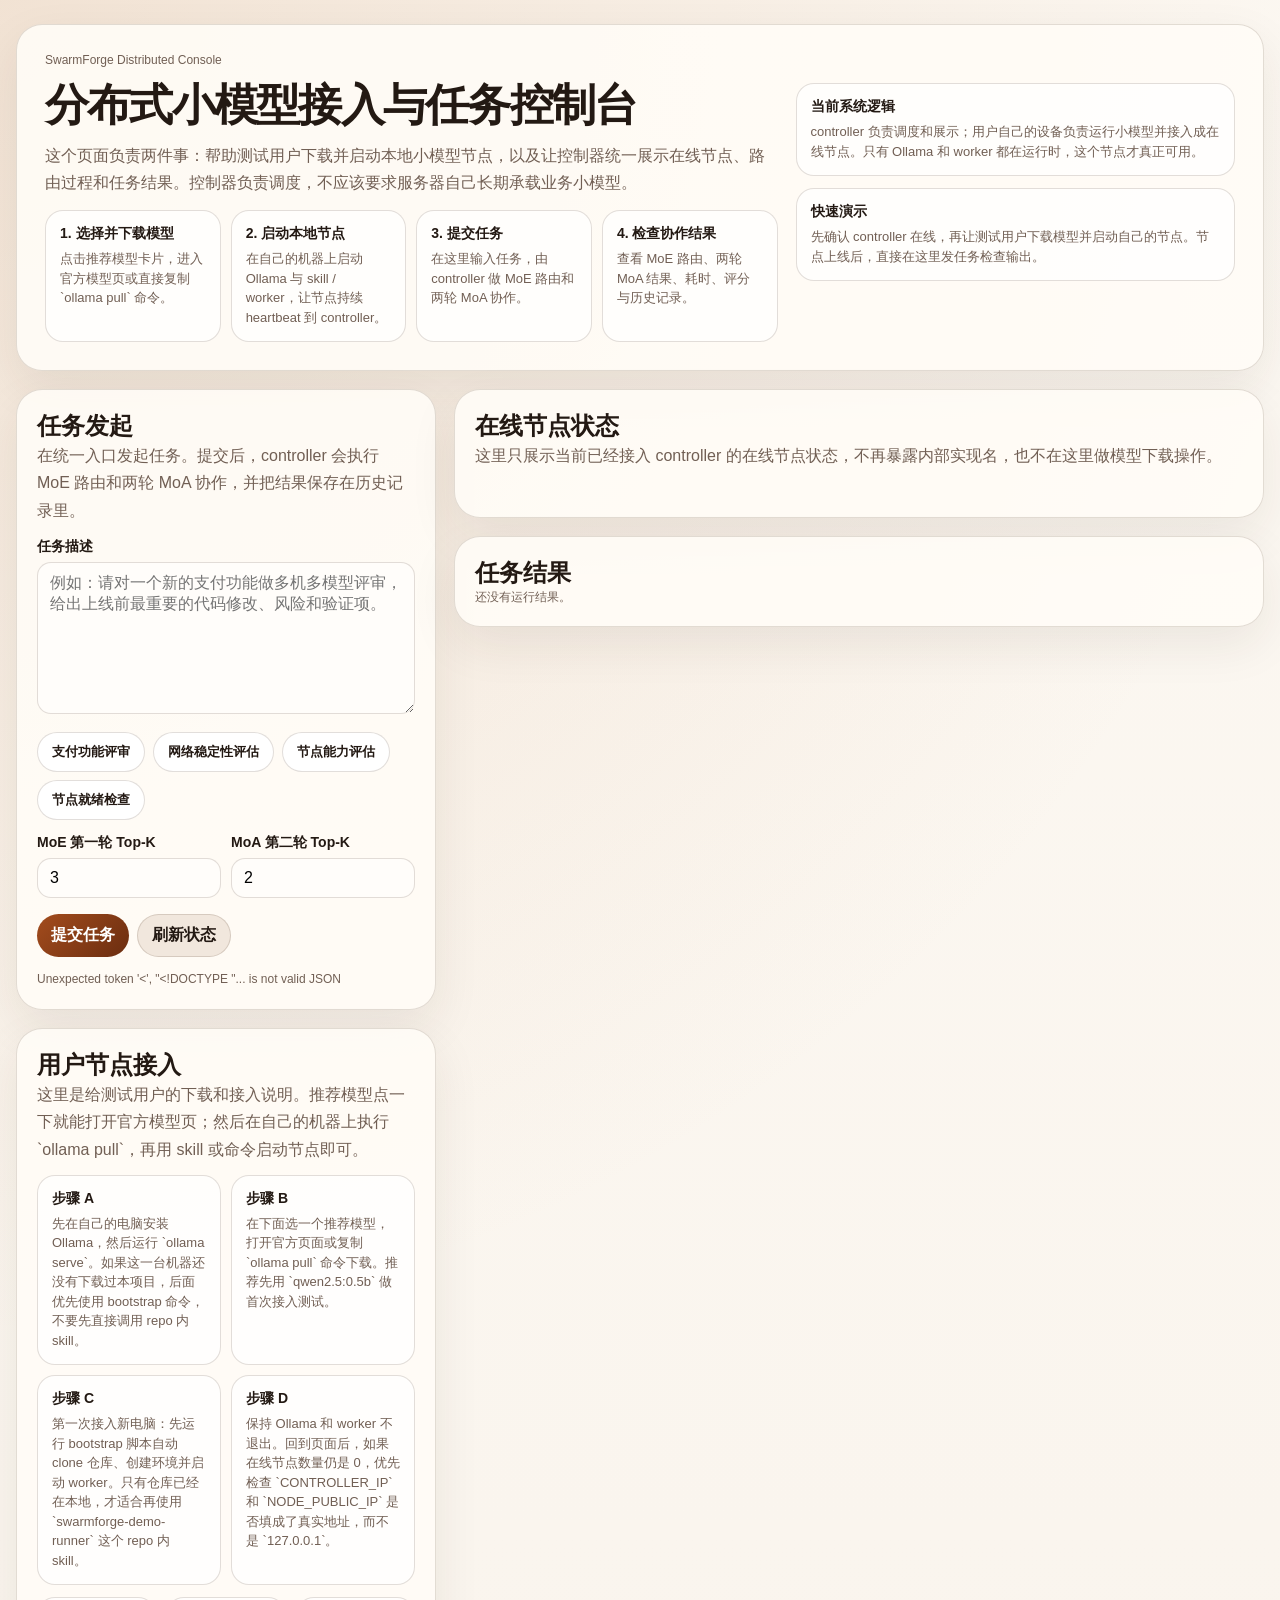
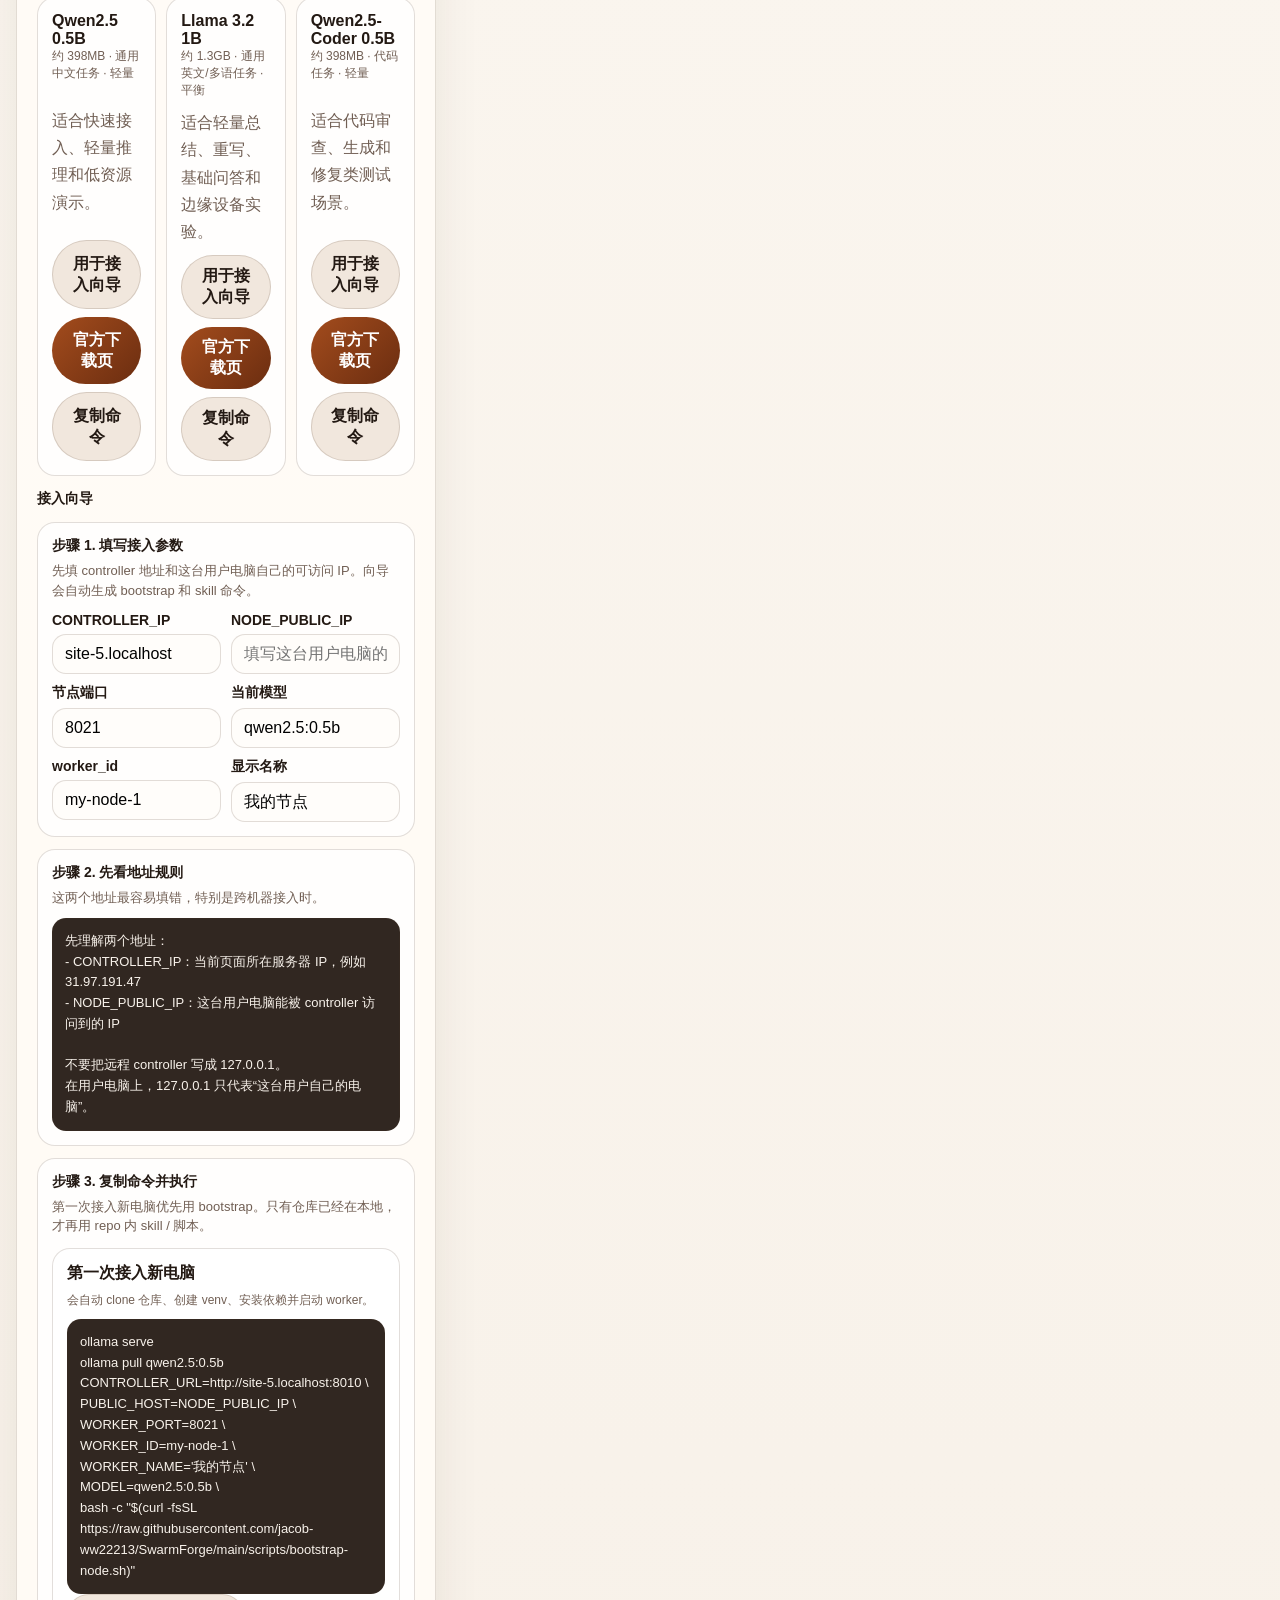
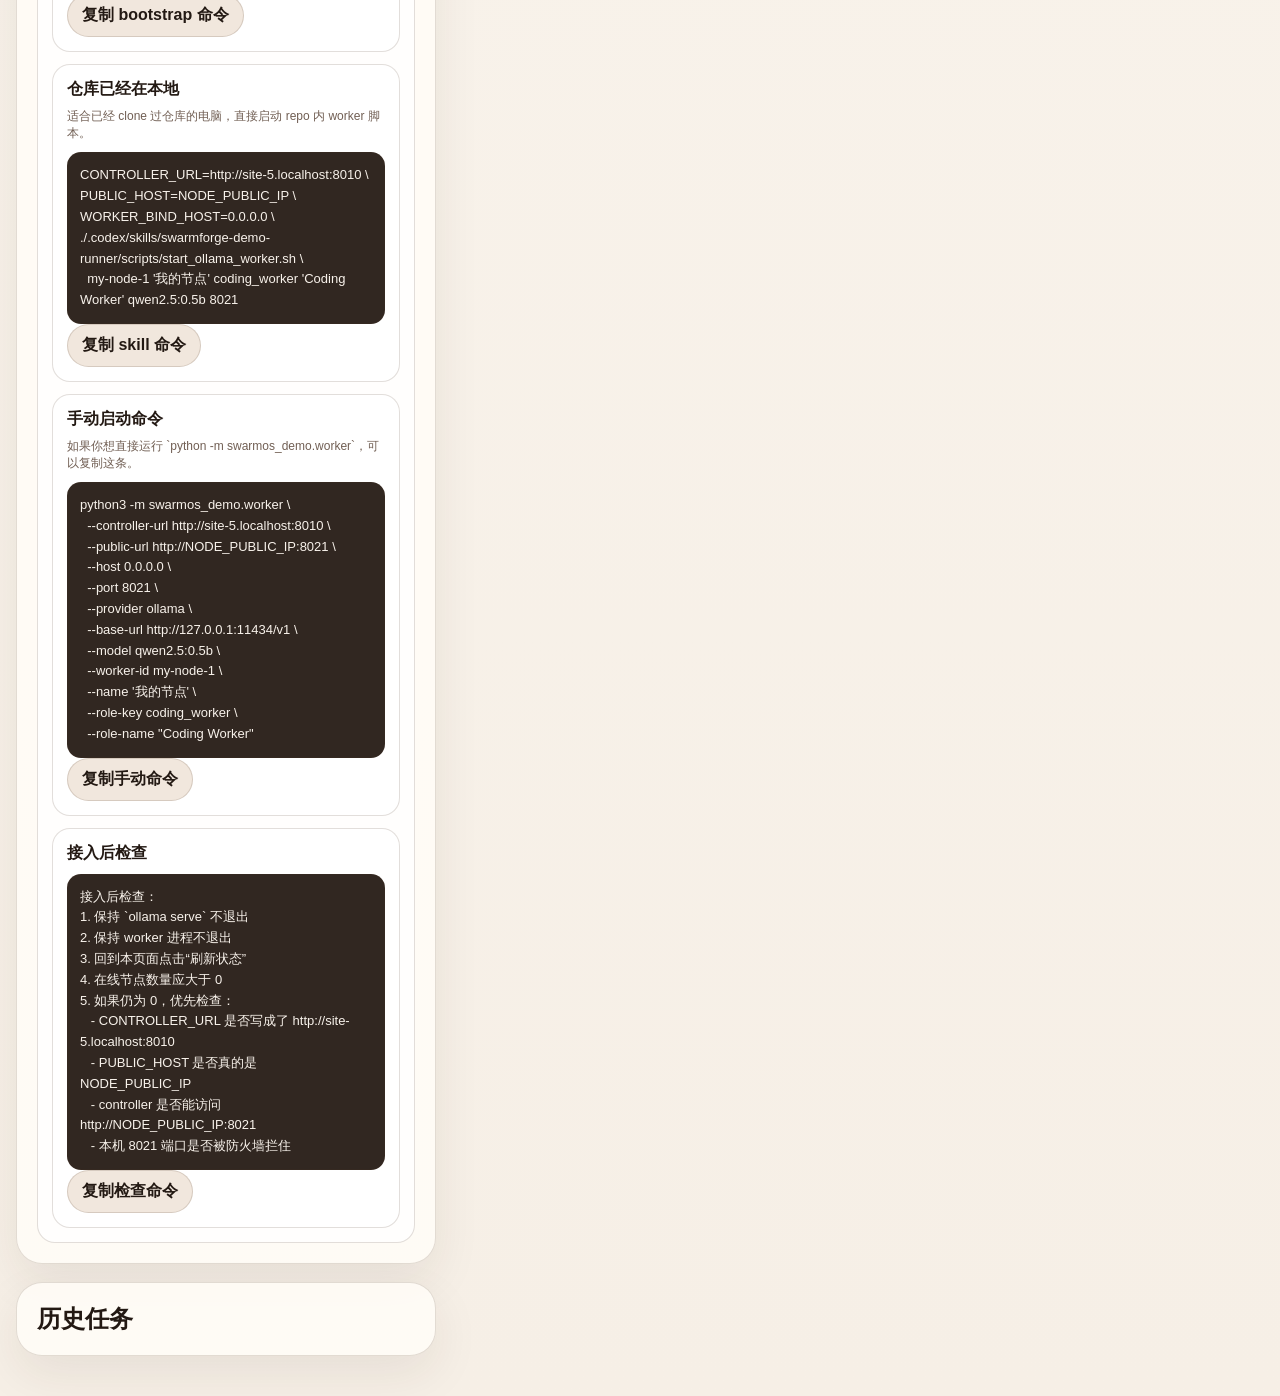
==== commit 6812b9e7: "Add node interaction docs and task button fallback" ====
--- a/swarmos_demo/web/distributed.html
+++ b/swarmos_demo/web/distributed.html
@@ -304,8 +304,8 @@
               </div>
             </div>
             <div class="actions" style="margin-top:16px;">
-              <button id="run-button" type="button">提交任务</button>
-              <button id="refresh-button" class="secondary" type="button">刷新状态</button>
+              <button id="run-button" type="button" onclick="runTask()">提交任务</button>
+              <button id="refresh-button" class="secondary" type="button" onclick="refreshAll()">刷新状态</button>
             </div>
             <p id="run-status" class="meta" style="margin-top:12px;">等待任务</p>
           </section>
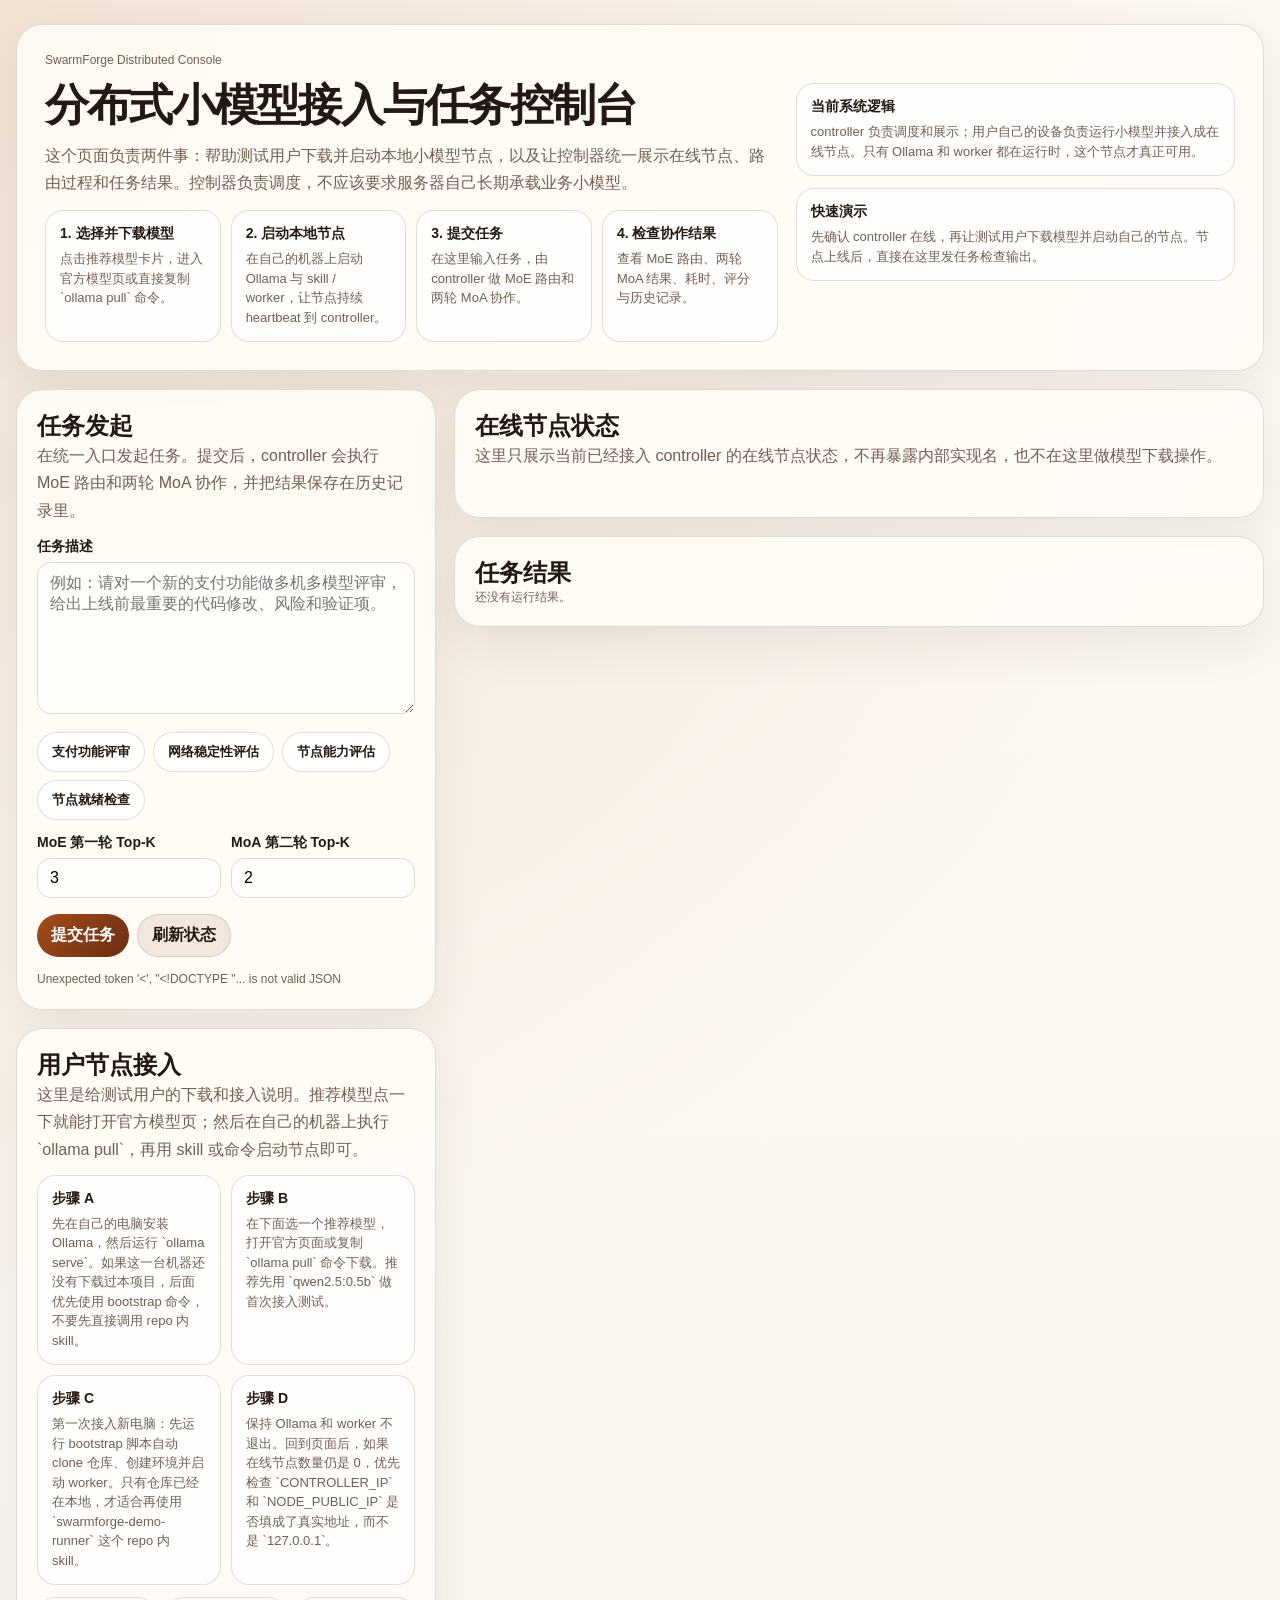
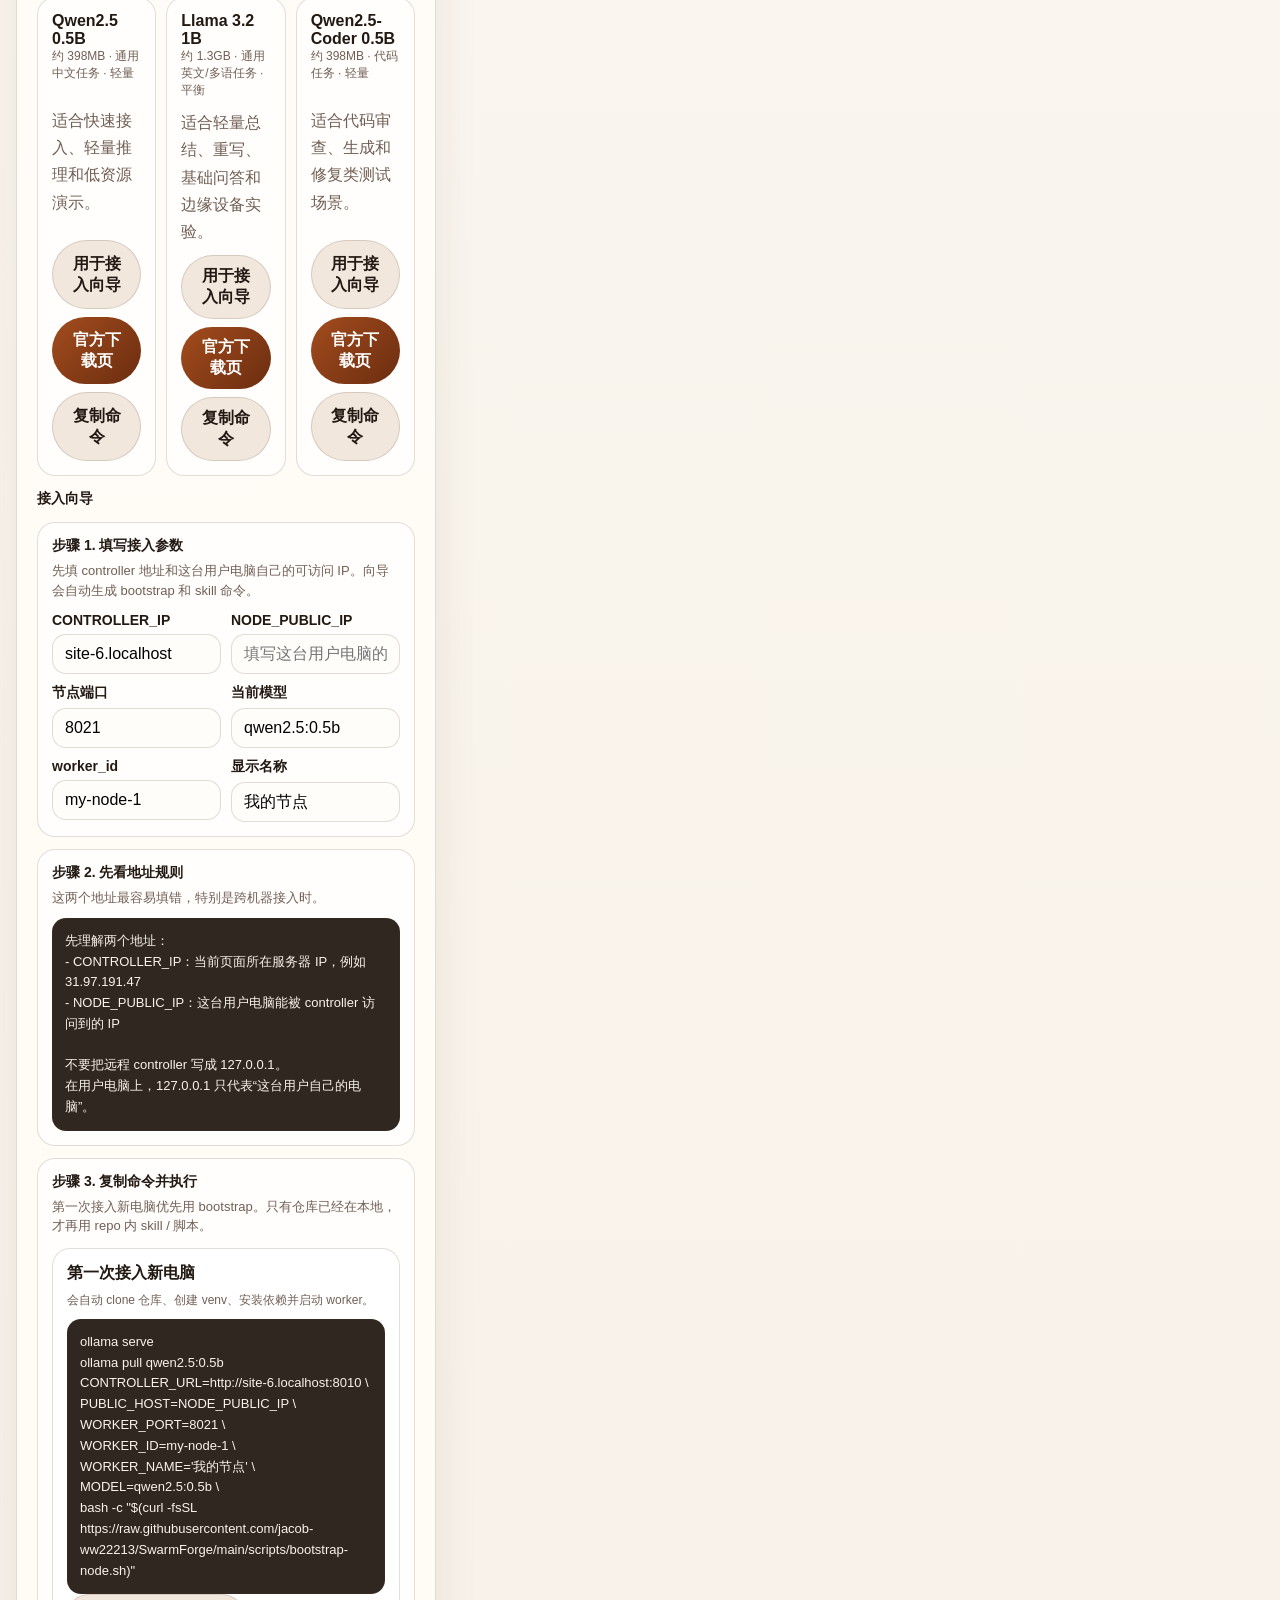
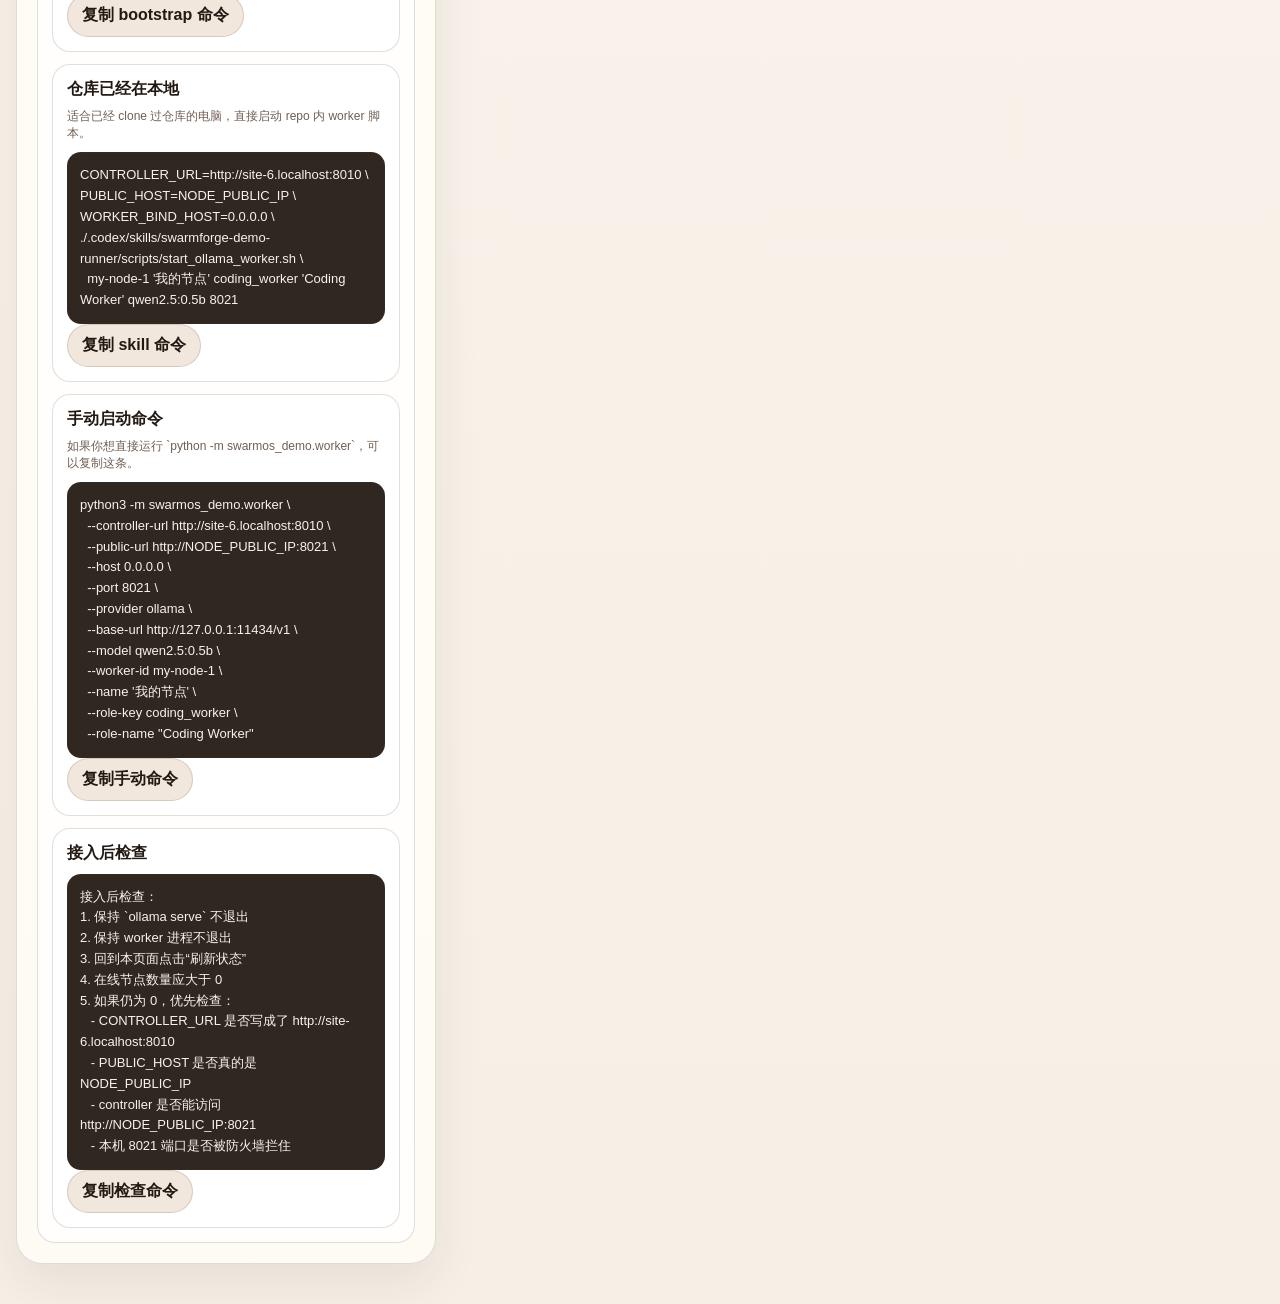
==== commit 86378e90: "Remove task history panel from distributed console" ====
--- a/swarmos_demo/web/distributed.html
+++ b/swarmos_demo/web/distributed.html
@@ -134,7 +134,7 @@
       }
       .stat .label { color: var(--muted); font-size: 12px; }
       .stat strong { display: block; margin-top: 8px; font-size: 28px; }
-      .worker-list, .task-list, .grid { display: grid; gap: 12px; }
+      .worker-list, .grid { display: grid; gap: 12px; }
       .chip {
         display: inline-block;
         padding: 4px 10px;
@@ -452,11 +452,6 @@
               </div>
             </div>
           </section>
-
-          <section class="panel">
-            <h2>历史任务</h2>
-            <div id="task-list" class="task-list"></div>
-          </section>
         </div>
 
         <div class="right">
@@ -477,7 +472,7 @@
     </div>
 
     <script>
-      const state = { workers: [], tasks: [], currentTask: null };
+      const state = { workers: [], currentTask: null };
 
       async function fetchJson(url, options = {}) {
         const response = await fetch(url, options);
@@ -581,7 +576,7 @@
         const cards = [
           { label: "在线节点", value: status.online_workers || 0 },
           { label: "已知节点", value: status.known_workers || 0 },
-          { label: "保存任务", value: status.tasks_saved || 0 },
+          { label: "接入模式", value: "用户自持节点" },
           { label: "调度策略", value: status.dispatch_policy || "moe-top-k + moa-two-round" },
         ];
         document.querySelector("#stats").innerHTML = cards.map((card) => `
@@ -612,24 +607,6 @@
             <div class="meta" style="margin-top:10px;">
               已安装模型：${escapeHtml((worker.models_available || []).join(", ") || worker.model || "-")}
             </div>
-          </article>
-        `).join("");
-      }
-
-      function renderTasks() {
-        const taskList = document.querySelector("#task-list");
-        if (!state.tasks.length) {
-          taskList.innerHTML = `<div class="meta">还没有历史任务。</div>`;
-          return;
-        }
-        taskList.innerHTML = state.tasks.map((task) => `
-          <article class="task-card" onclick="loadTask('${escapeHtml(task.task_id)}')">
-            <div style="display:flex;justify-content:space-between;gap:12px;align-items:flex-start;">
-              <h4>${escapeHtml(task.task_id)}</h4>
-            </div>
-            <div class="meta">${escapeHtml(formatTime(task.created_at))}</div>
-            <div class="meta">完成 ${escapeHtml(task.completed_worker_count || 0)} / ${escapeHtml(task.online_worker_count || 0)} 个 worker</div>
-            <p>${escapeHtml(task.task_preview || "")}</p>
           </article>
         `).join("");
       }
@@ -700,16 +677,13 @@
       }
 
       async function refreshAll() {
-        const [status, workers, tasks] = await Promise.all([
+        const [status, workers] = await Promise.all([
           fetchJson("/api/controller/status"),
           fetchJson("/api/workers"),
-          fetchJson("/api/tasks"),
         ]);
         renderStats(status);
         state.workers = workers.workers || [];
-        state.tasks = tasks.tasks || [];
         renderWorkers();
-        renderTasks();
       }
 
       async function runTask() {
@@ -737,11 +711,6 @@
         }
       }
 
-      async function loadTask(taskId) {
-        const task = await fetchJson(`/api/tasks/${encodeURIComponent(taskId)}`);
-        renderTaskDetail(task);
-      }
-
       async function copyText(value, successText) {
         try {
           await navigator.clipboard.writeText(value);
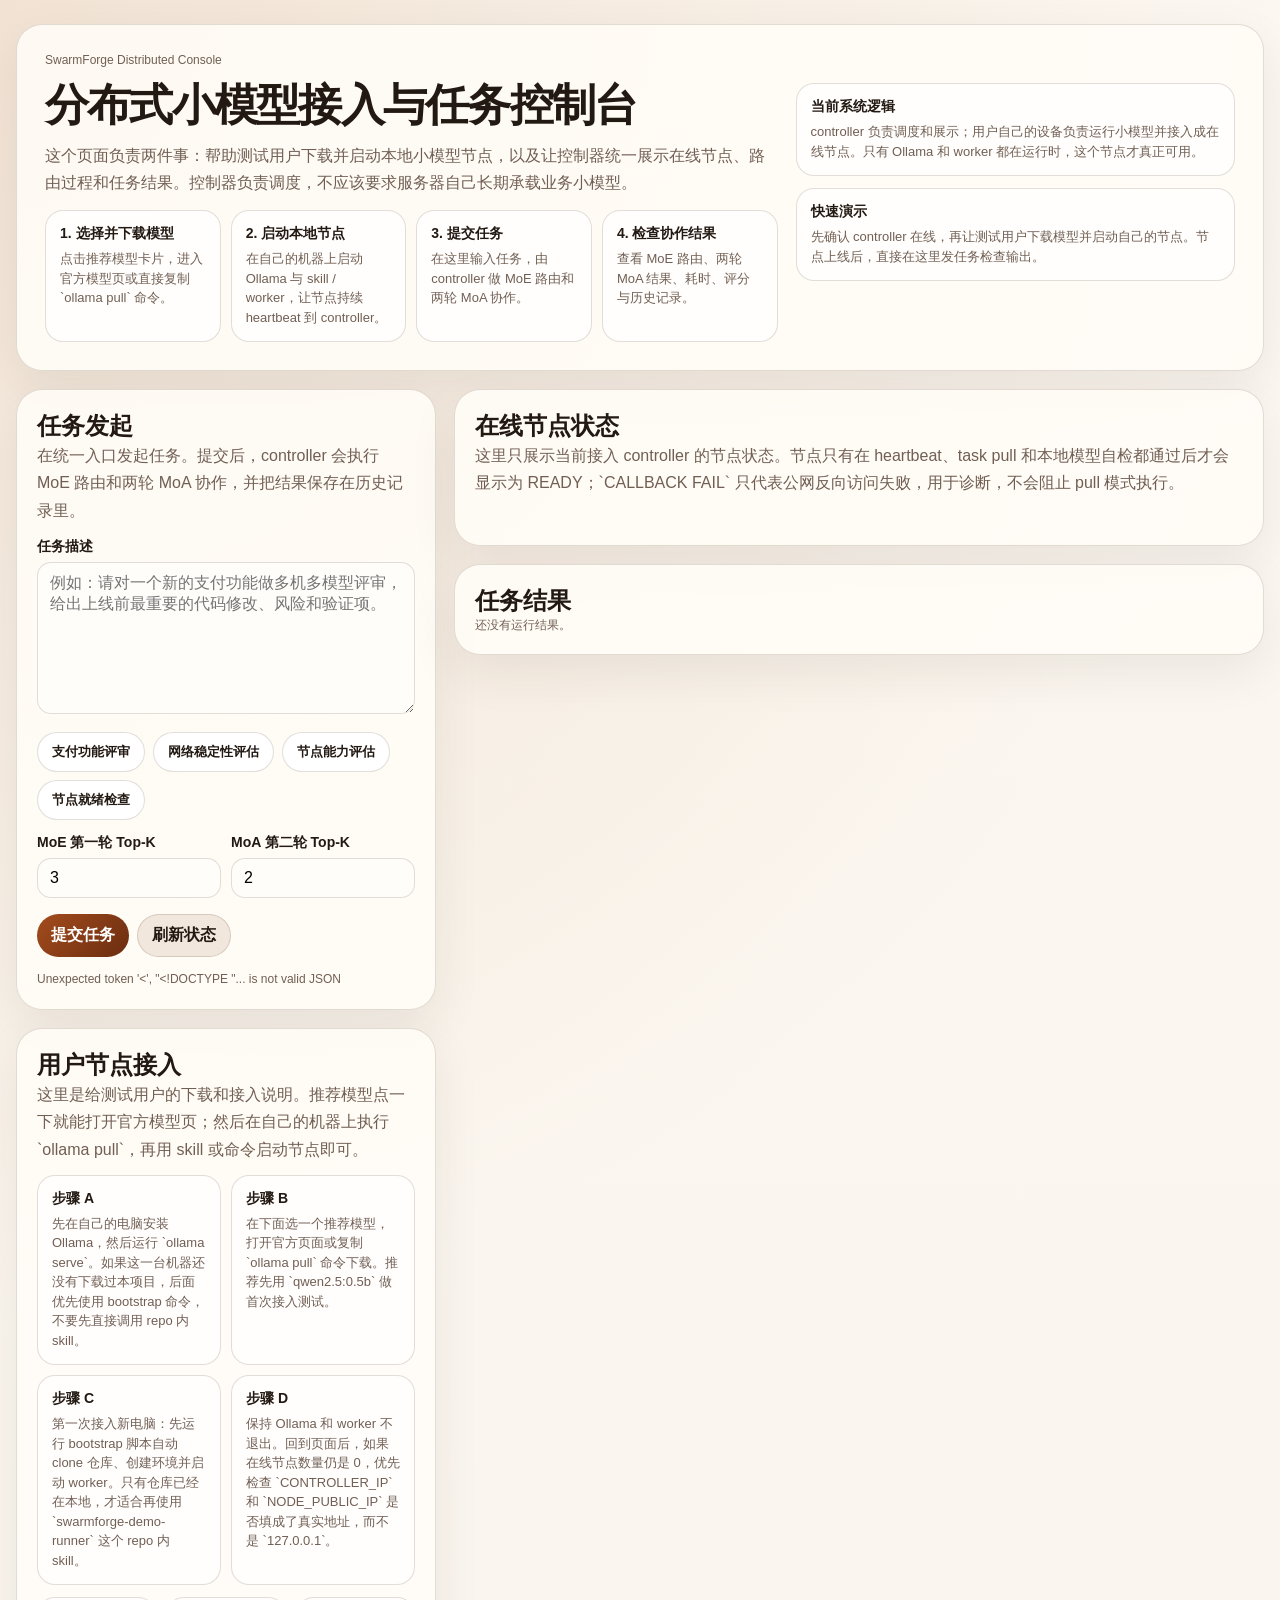
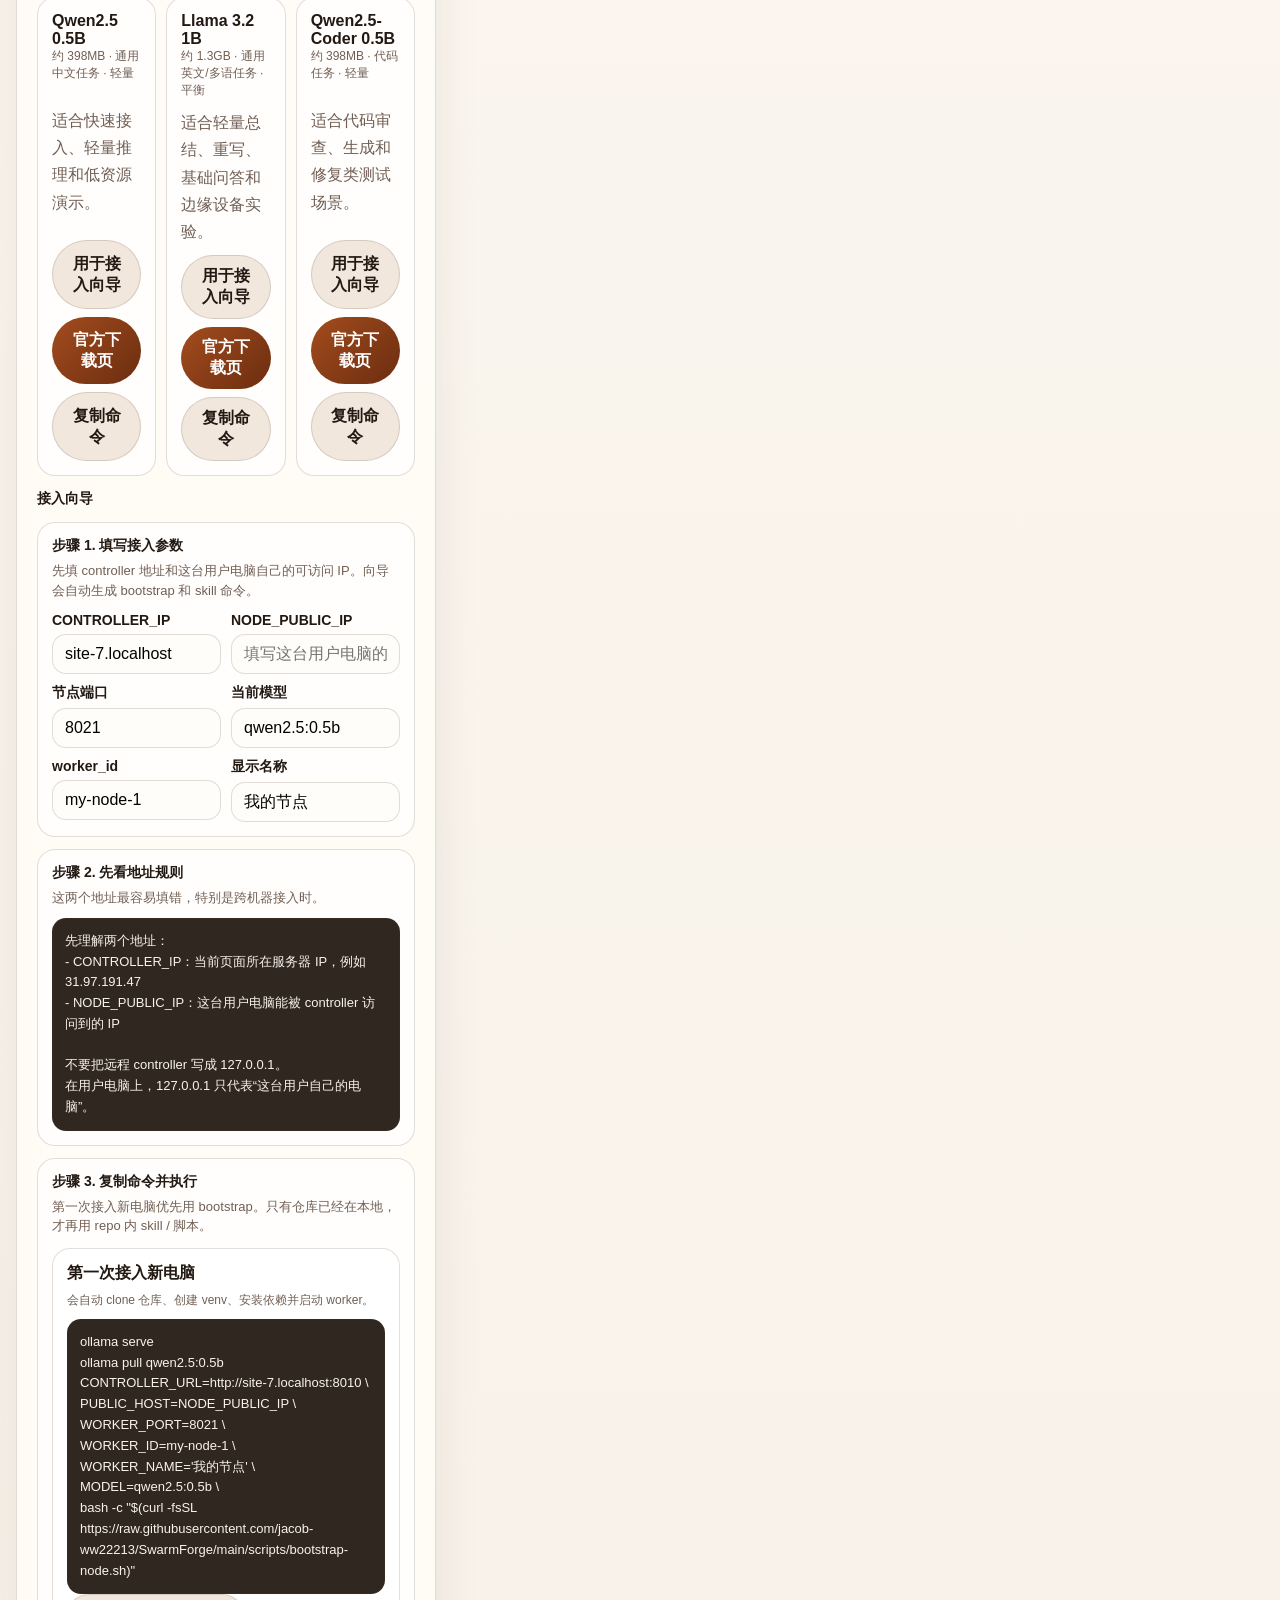
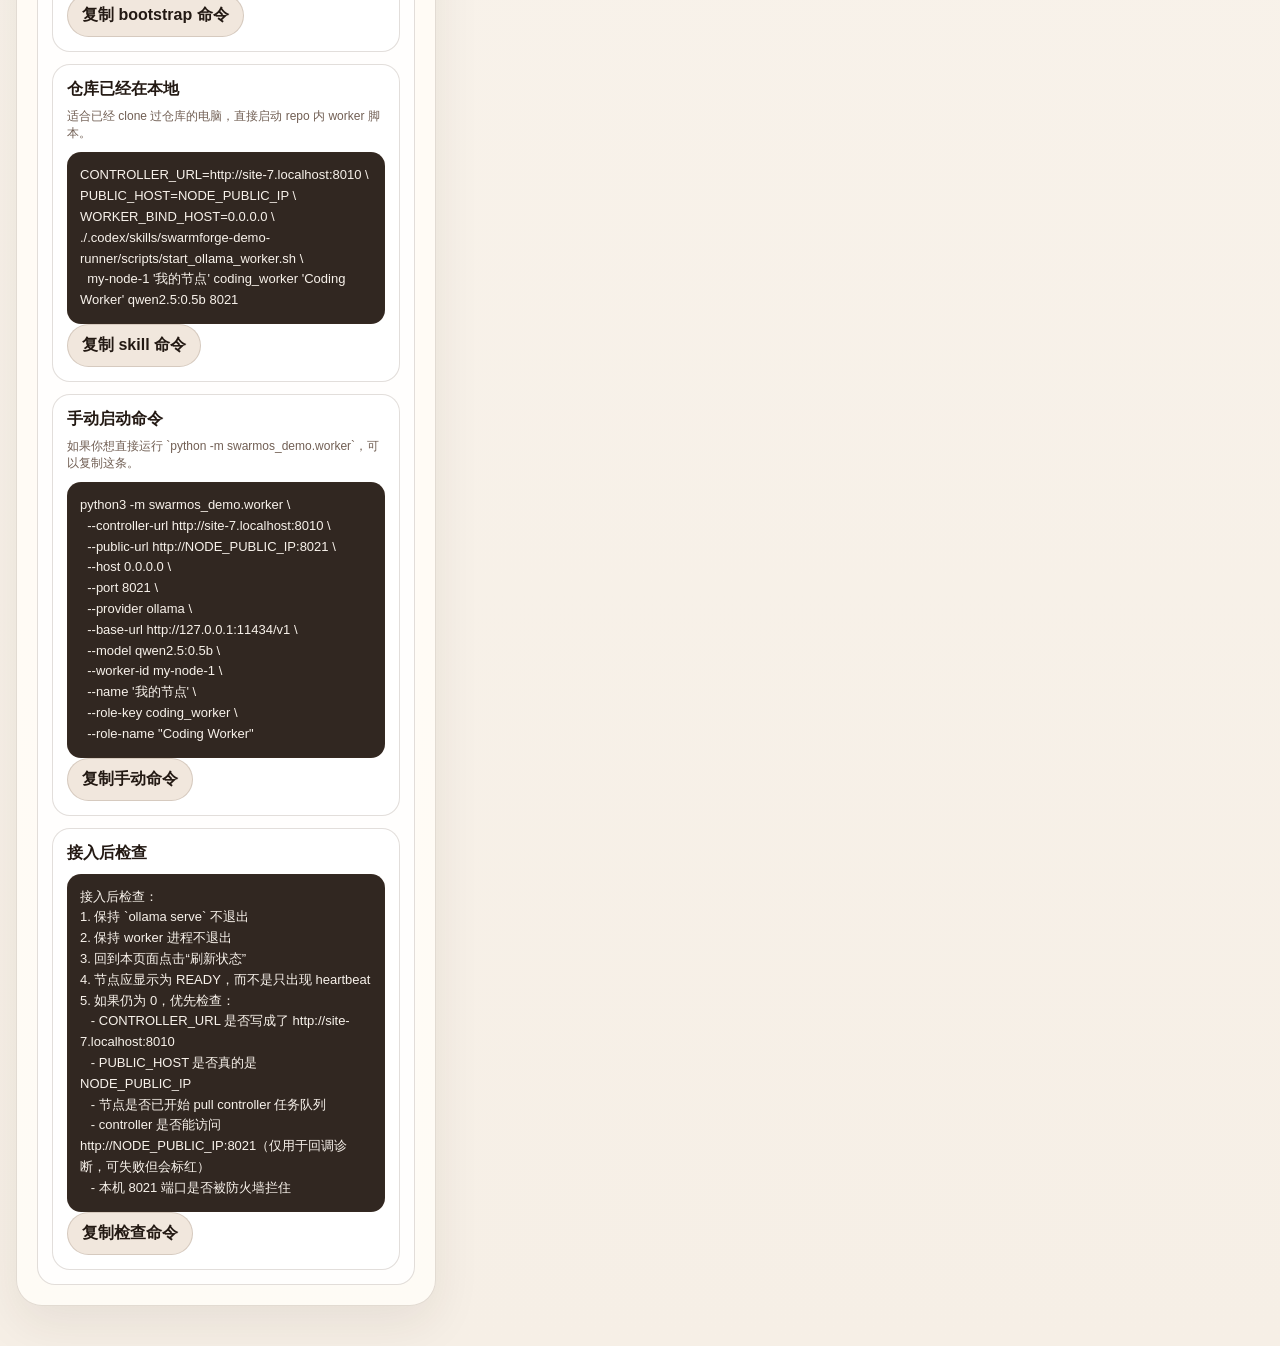
==== commit 1bfe8570: "Shift distributed execution to worker pull mode" ====
--- a/swarmos_demo/web/distributed.html
+++ b/swarmos_demo/web/distributed.html
@@ -144,6 +144,8 @@
       }
       .chip.online { background: rgba(40,115,77,0.12); color: var(--good); }
       .chip.offline { background: rgba(177,70,59,0.12); color: var(--bad); }
+      .chip.degraded { background: rgba(173,116,26,0.14); color: #8a5b12; }
+      .chip.alert { background: rgba(177,70,59,0.12); color: var(--bad); }
       .chip.role-project { background: rgba(58,95,145,0.12); color: var(--role); }
       .chip.role-user { background: rgba(163,76,29,0.12); color: var(--accent); }
       .inline { display: grid; grid-template-columns: 1fr auto auto; gap: 8px; margin-top: 10px; }
@@ -457,7 +459,7 @@
         <div class="right">
           <section class="panel">
             <h2>在线节点状态</h2>
-            <p>这里只展示当前已经接入 controller 的在线节点状态，不再暴露内部实现名，也不在这里做模型下载操作。</p>
+            <p>这里只展示当前接入 controller 的节点状态。节点只有在 heartbeat、task pull 和本地模型自检都通过后才会显示为 READY；`CALLBACK FAIL` 只代表公网反向访问失败，用于诊断，不会阻止 pull 模式执行。</p>
             <div id="stats" class="stats" style="margin-top:14px;"></div>
             <div id="worker-list" class="worker-list" style="margin-top:14px;"></div>
           </section>
@@ -558,11 +560,12 @@
           "1. 保持 `ollama serve` 不退出",
           "2. 保持 worker 进程不退出",
           "3. 回到本页面点击“刷新状态”",
-          "4. 在线节点数量应大于 0",
+          "4. 节点应显示为 READY，而不是只出现 heartbeat",
           "5. 如果仍为 0，优先检查：",
           `   - CONTROLLER_URL 是否写成了 http://${controllerHost}:8010`,
           `   - PUBLIC_HOST 是否真的是 ${nodeHost}`,
-          `   - controller 是否能访问 http://${nodeHost}:${nodePort}`,
+          `   - 节点是否已开始 pull controller 任务队列`,
+          `   - controller 是否能访问 http://${nodeHost}:${nodePort}（仅用于回调诊断，可失败但会标红）`,
           `   - 本机 ${nodePort} 端口是否被防火墙拦住`,
         ].join("\n");
 
@@ -574,10 +577,10 @@
 
       function renderStats(status) {
         const cards = [
-          { label: "在线节点", value: status.online_workers || 0 },
+          { label: "就绪节点", value: status.ready_workers || status.online_workers || 0 },
+          { label: "心跳在线", value: status.heartbeat_online_workers || 0 },
           { label: "已知节点", value: status.known_workers || 0 },
-          { label: "接入模式", value: "用户自持节点" },
-          { label: "调度策略", value: status.dispatch_policy || "moe-top-k + moa-two-round" },
+          { label: "回调失败", value: status.callback_failed_workers || 0 },
         ];
         document.querySelector("#stats").innerHTML = cards.map((card) => `
           <div class="stat">
@@ -600,13 +603,22 @@
                 <h4>${escapeHtml(nodeLabel(worker.worker_id))}</h4>
                 <div class="meta">${escapeHtml(worker.provider || "-")} · ${escapeHtml(worker.model || "-")}</div>
                 <div class="meta">上次心跳：${escapeHtml(formatTime(worker.last_seen_iso))}</div>
+                <div class="meta">最近拉取：${escapeHtml(formatTime(worker.last_pull_iso || "-"))}</div>
                 <div class="meta">地址：${escapeHtml(worker.public_url || "-")}</div>
-              </div>
-              <span class="chip ${worker.online ? "online" : "offline"}">${worker.online ? "ONLINE" : "OFFLINE"}</span>
+                <div class="meta">本地模型自检：${worker.provider_ready ? "通过" : escapeHtml(worker.provider_error || "未通过")}</div>
+              </div>
+              <div style="display:grid;gap:8px;justify-items:end;">
+                <span class="chip ${worker.ready ? "online" : (worker.heartbeat_online ? "degraded" : "offline")}">${worker.ready ? "READY" : (worker.heartbeat_online ? "DEGRADED" : "OFFLINE")}</span>
+                ${worker.callback_reachable === false ? `<span class="chip alert">CALLBACK FAIL</span>` : ""}
+              </div>
             </div>
             <div class="meta" style="margin-top:10px;">
               已安装模型：${escapeHtml((worker.models_available || []).join(", ") || worker.model || "-")}
             </div>
+            <div class="meta" style="margin-top:8px;">
+              判定逻辑：heartbeat=${worker.heartbeat_online ? "ok" : "fail"} · pull=${worker.pull_online ? "ok" : "fail"} · provider=${worker.provider_ready ? "ok" : "fail"} · callback=${worker.callback_reachable === true ? "ok" : (worker.callback_reachable === false ? "fail" : "unknown")}
+            </div>
+            ${worker.callback_error ? `<div class="meta" style="margin-top:8px;color:#b1463b;">回调检测失败：${escapeHtml(worker.callback_error)}</div>` : ""}
           </article>
         `).join("");
       }
@@ -691,7 +703,12 @@
         const topK = Number(document.querySelector("#proposal-top-k").value || 3);
         const reviewTopK = Number(document.querySelector("#review-top-k").value || 2);
         if (!task) return;
-        document.querySelector("#run-status").textContent = `任务正在执行 MoE 路由和两轮协作...`;
+        const readyWorkers = state.workers.filter((worker) => worker.ready);
+        if (!readyWorkers.length) {
+          document.querySelector("#run-status").textContent = "当前没有 READY 节点。节点必须同时通过 heartbeat、pull 和本地模型自检后才会参与任务。";
+          return;
+        }
+        document.querySelector("#run-status").textContent = `任务正在执行 MoE 路由和两轮协作（worker 主动拉取任务）...`;
         try {
           const payload = await fetchJson("/api/tasks/run", {
             method: "POST",
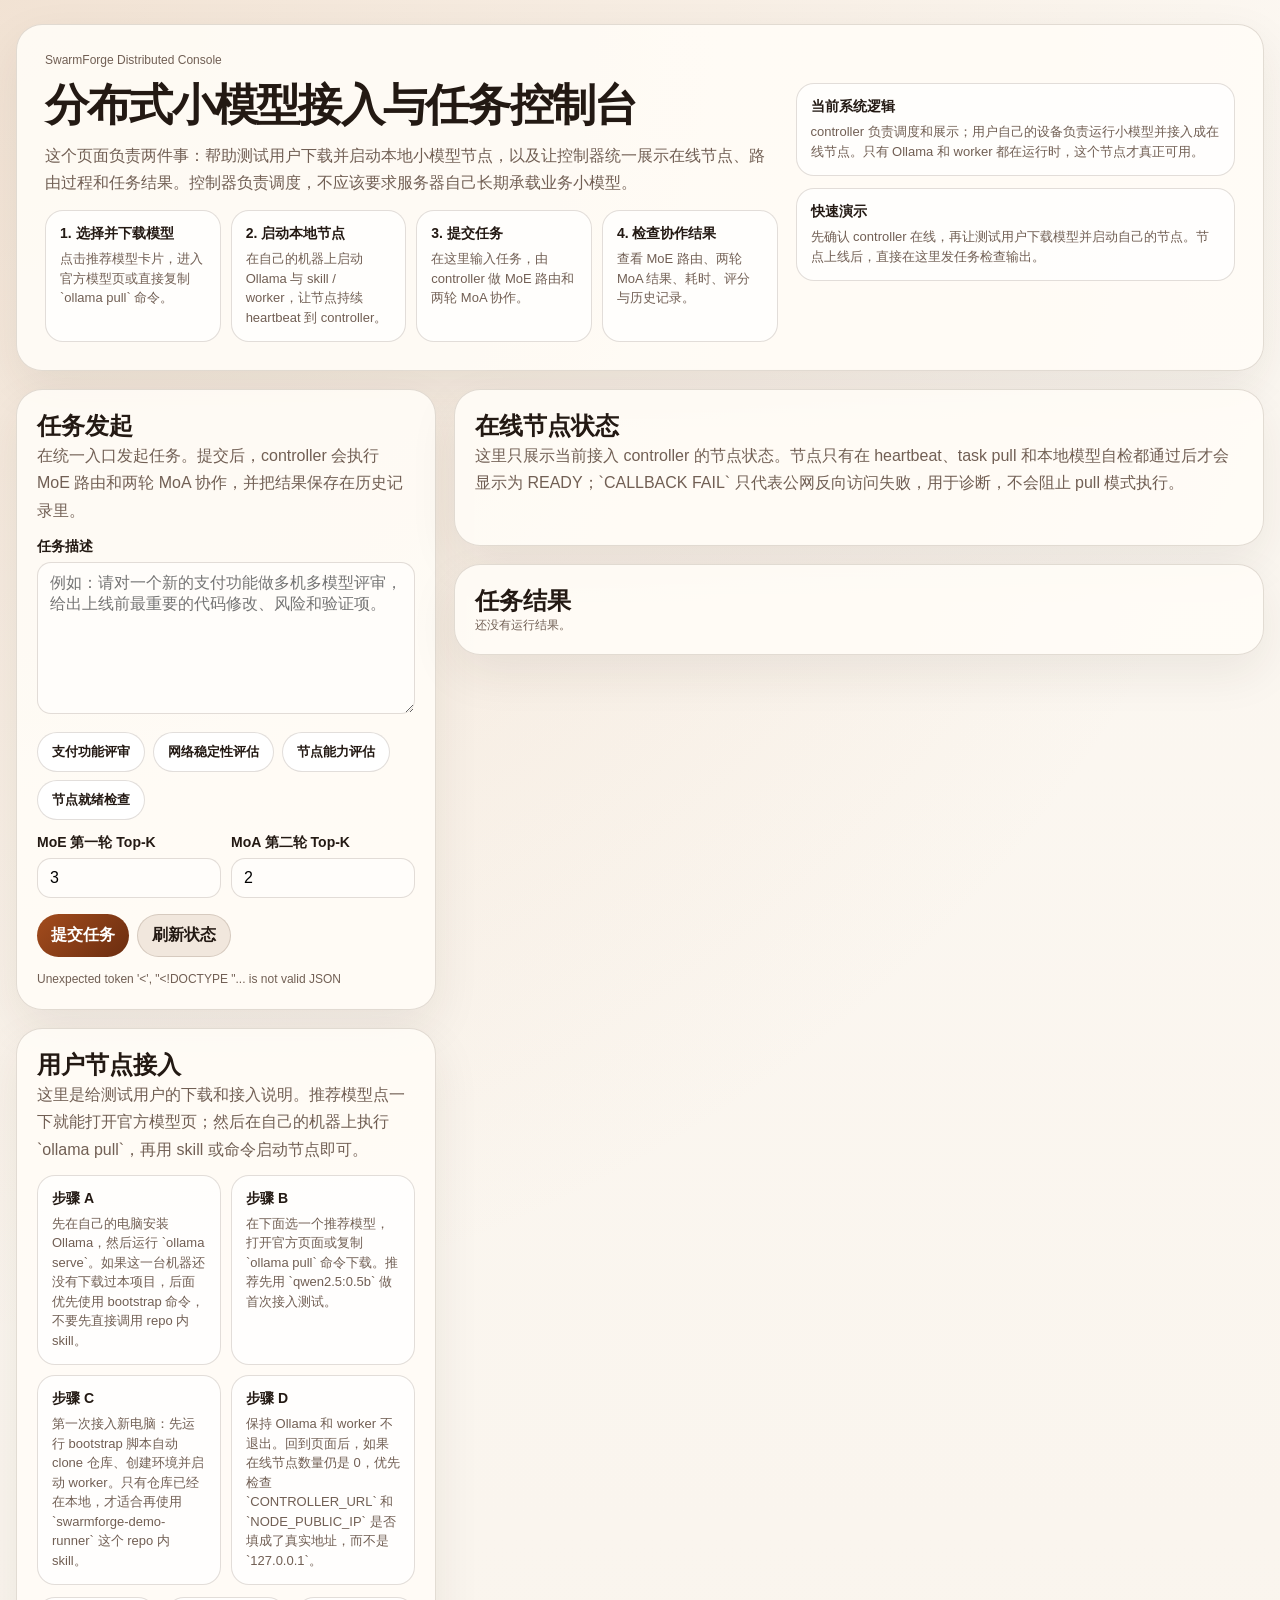
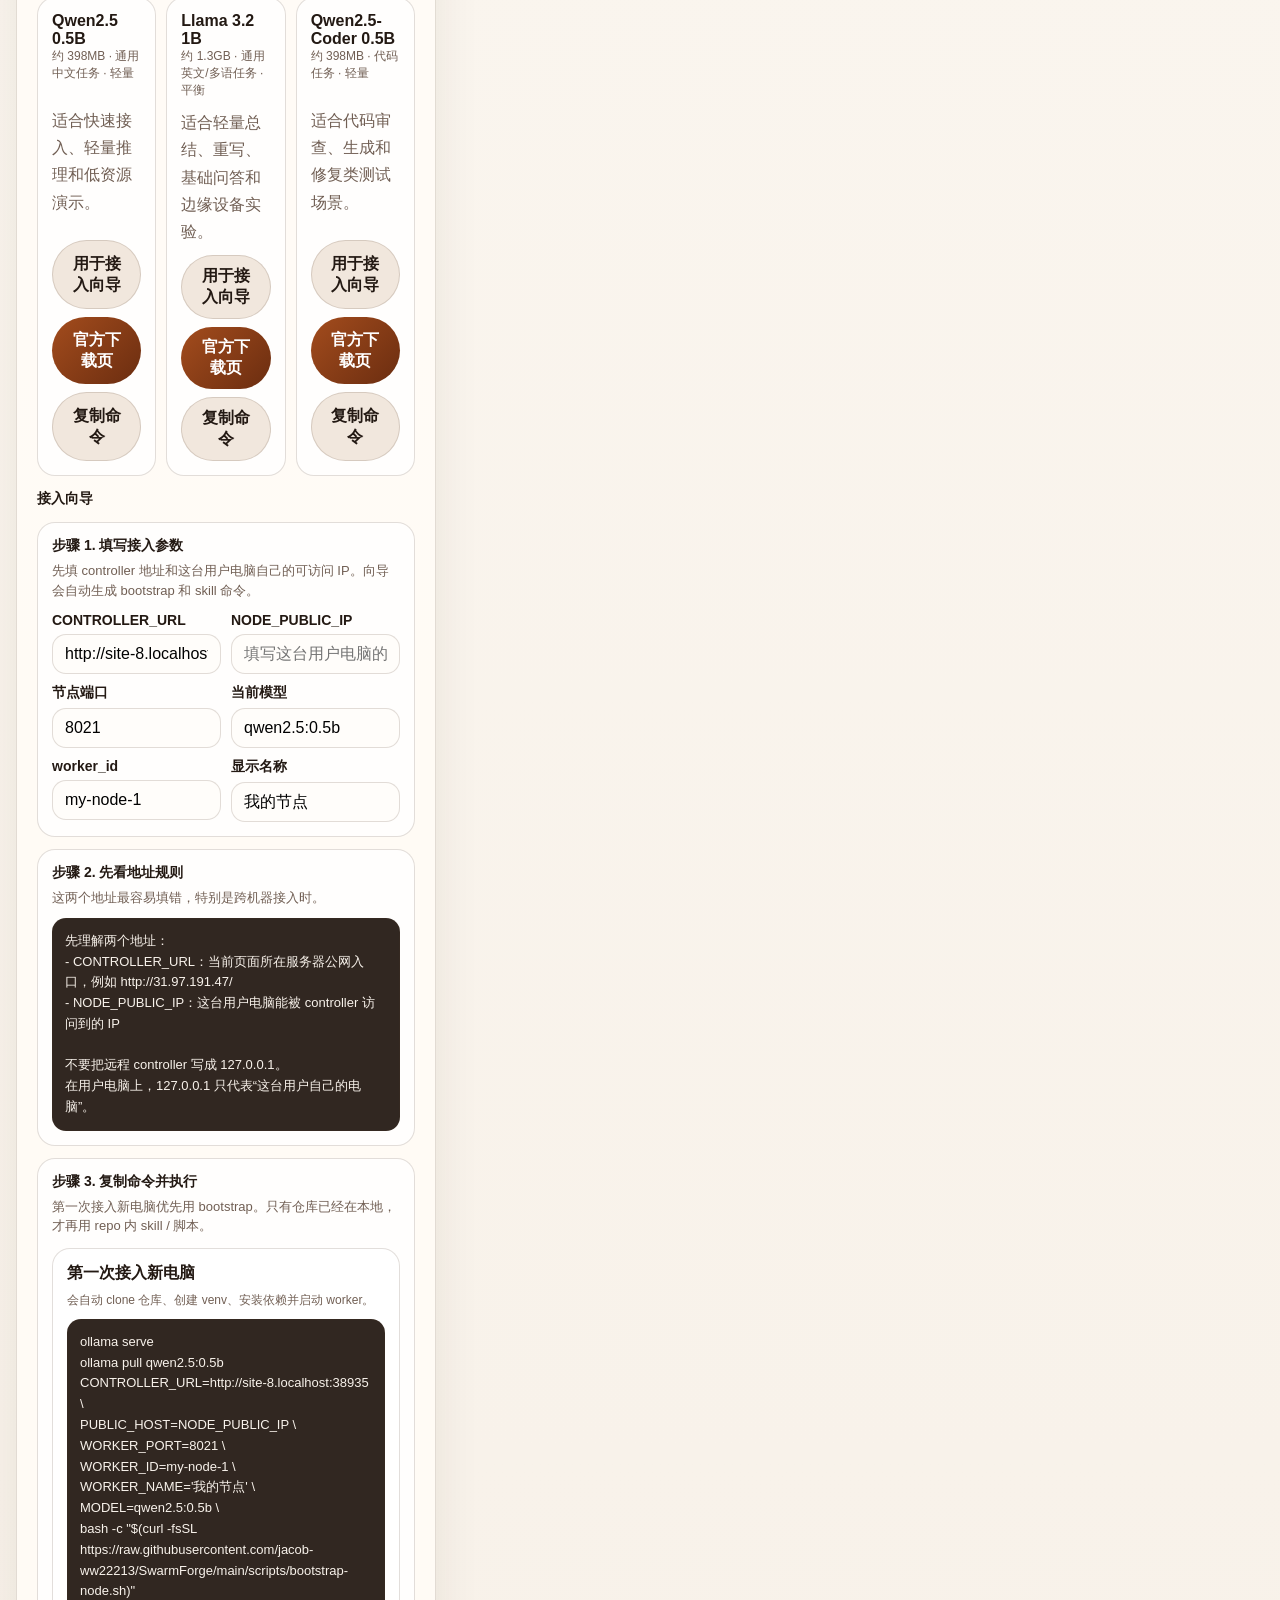
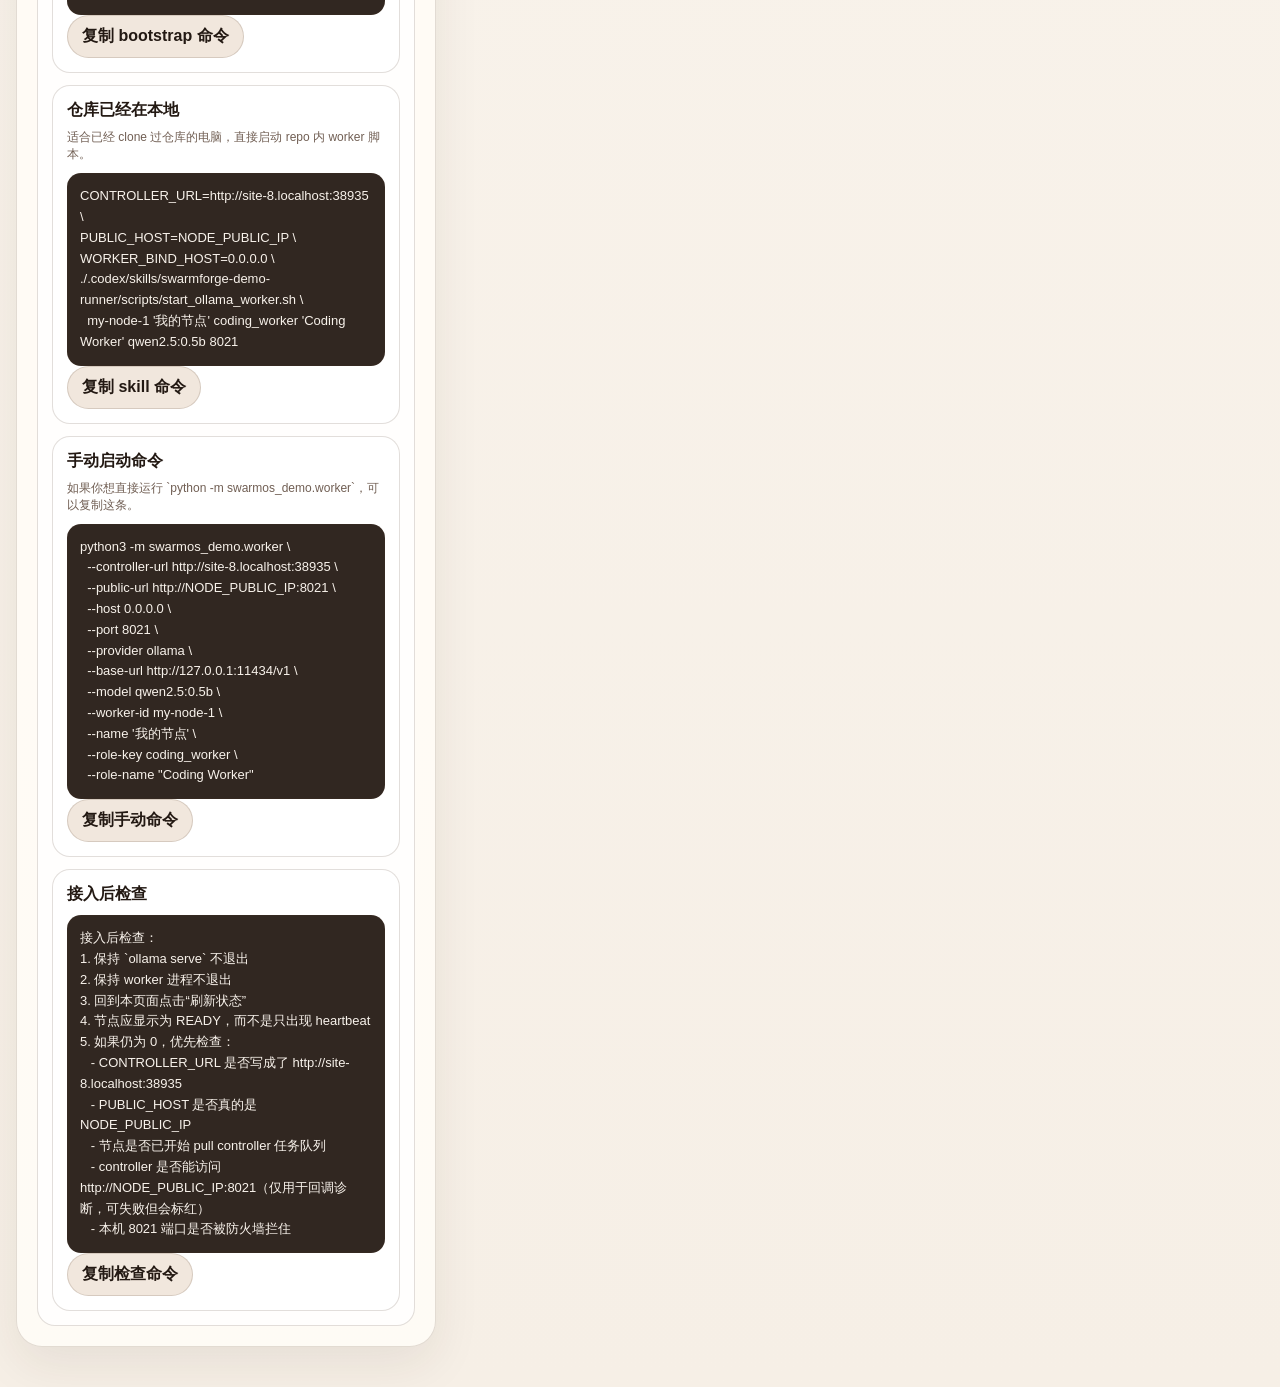
==== commit 4814bf5c: "Standardize public entrypoint and restore port 8010" ====
--- a/swarmos_demo/web/distributed.html
+++ b/swarmos_demo/web/distributed.html
@@ -330,7 +330,7 @@
               </div>
               <div class="guide-card">
                 <strong>步骤 D</strong>
-                <span>保持 Ollama 和 worker 不退出。回到页面后，如果在线节点数量仍是 0，优先检查 `CONTROLLER_IP` 和 `NODE_PUBLIC_IP` 是否填成了真实地址，而不是 `127.0.0.1`。</span>
+                <span>保持 Ollama 和 worker 不退出。回到页面后，如果在线节点数量仍是 0，优先检查 `CONTROLLER_URL` 和 `NODE_PUBLIC_IP` 是否填成了真实地址，而不是 `127.0.0.1`。</span>
               </div>
             </div>
             <div class="model-grid" id="model-grid">
@@ -379,8 +379,8 @@
                   <span>先填 controller 地址和这台用户电脑自己的可访问 IP。向导会自动生成 bootstrap 和 skill 命令。</span>
                   <div class="field-grid-2" style="margin-top:12px;">
                     <div>
-                      <label for="wizard-controller-host">CONTROLLER_IP</label>
-                      <input id="wizard-controller-host" type="text" placeholder="例如 31.97.191.47">
+                      <label for="wizard-controller-host">CONTROLLER_URL</label>
+                      <input id="wizard-controller-host" type="text" placeholder="例如 http://31.97.191.47/">
                     </div>
                     <div>
                       <label for="wizard-node-host">NODE_PUBLIC_IP</label>
@@ -408,7 +408,7 @@
                   <strong>步骤 2. 先看地址规则</strong>
                   <span>这两个地址最容易填错，特别是跨机器接入时。</span>
                   <div class="code-block">先理解两个地址：
-- CONTROLLER_IP：当前页面所在服务器 IP，例如 31.97.191.47
+- CONTROLLER_URL：当前页面所在服务器公网入口，例如 http://31.97.191.47/
 - NODE_PUBLIC_IP：这台用户电脑能被 controller 访问到的 IP
 
 不要把远程 controller 写成 127.0.0.1。
@@ -509,7 +509,7 @@
       }
 
       function buildWizardState() {
-        const controllerHost = document.querySelector("#wizard-controller-host").value.trim() || window.location.hostname || "31.97.191.47";
+        const controllerHost = document.querySelector("#wizard-controller-host").value.trim() || window.location.origin || "http://31.97.191.47";
         const nodeHost = document.querySelector("#wizard-node-host").value.trim() || "NODE_PUBLIC_IP";
         const nodePort = document.querySelector("#wizard-node-port").value.trim() || "8021";
         const model = document.querySelector("#wizard-model").value.trim() || "qwen2.5:0.5b";
@@ -523,7 +523,7 @@
         const bootstrapCommand = [
           "ollama serve",
           `ollama pull ${model}`,
-          `CONTROLLER_URL=http://${controllerHost}:8010 \\`,
+          `CONTROLLER_URL=${controllerHost} \\`,
           `PUBLIC_HOST=${nodeHost} \\`,
           `WORKER_PORT=${nodePort} \\`,
           `WORKER_ID=${workerId} \\`,
@@ -533,7 +533,7 @@
         ].join("\n");
 
         const skillCommand = [
-          `CONTROLLER_URL=http://${controllerHost}:8010 \\`,
+          `CONTROLLER_URL=${controllerHost} \\`,
           `PUBLIC_HOST=${nodeHost} \\`,
           `WORKER_BIND_HOST=0.0.0.0 \\`,
           `./.codex/skills/swarmforge-demo-runner/scripts/start_ollama_worker.sh \\`,
@@ -542,7 +542,7 @@
 
         const manualCommand = [
           "python3 -m swarmos_demo.worker \\",
-          `  --controller-url http://${controllerHost}:8010 \\`,
+          `  --controller-url ${controllerHost} \\`,
           `  --public-url http://${nodeHost}:${nodePort} \\`,
           "  --host 0.0.0.0 \\",
           `  --port ${nodePort} \\`,
@@ -562,7 +562,7 @@
           "3. 回到本页面点击“刷新状态”",
           "4. 节点应显示为 READY，而不是只出现 heartbeat",
           "5. 如果仍为 0，优先检查：",
-          `   - CONTROLLER_URL 是否写成了 http://${controllerHost}:8010`,
+          `   - CONTROLLER_URL 是否写成了 ${controllerHost}`,
           `   - PUBLIC_HOST 是否真的是 ${nodeHost}`,
           `   - 节点是否已开始 pull controller 任务队列`,
           `   - controller 是否能访问 http://${nodeHost}:${nodePort}（仅用于回调诊断，可失败但会标红）`,
@@ -808,7 +808,7 @@
       document.querySelector("#run-button").addEventListener("click", runTask);
       document.querySelector("#refresh-button").addEventListener("click", refreshAll);
 
-      document.querySelector("#wizard-controller-host").value = window.location.hostname || "31.97.191.47";
+      document.querySelector("#wizard-controller-host").value = window.location.origin || "http://31.97.191.47";
       updateWizardCommands();
       document.querySelector("#run-status").textContent = "页面已就绪，可以下载模型或直接提交任务";
       refreshAll().catch((error) => {
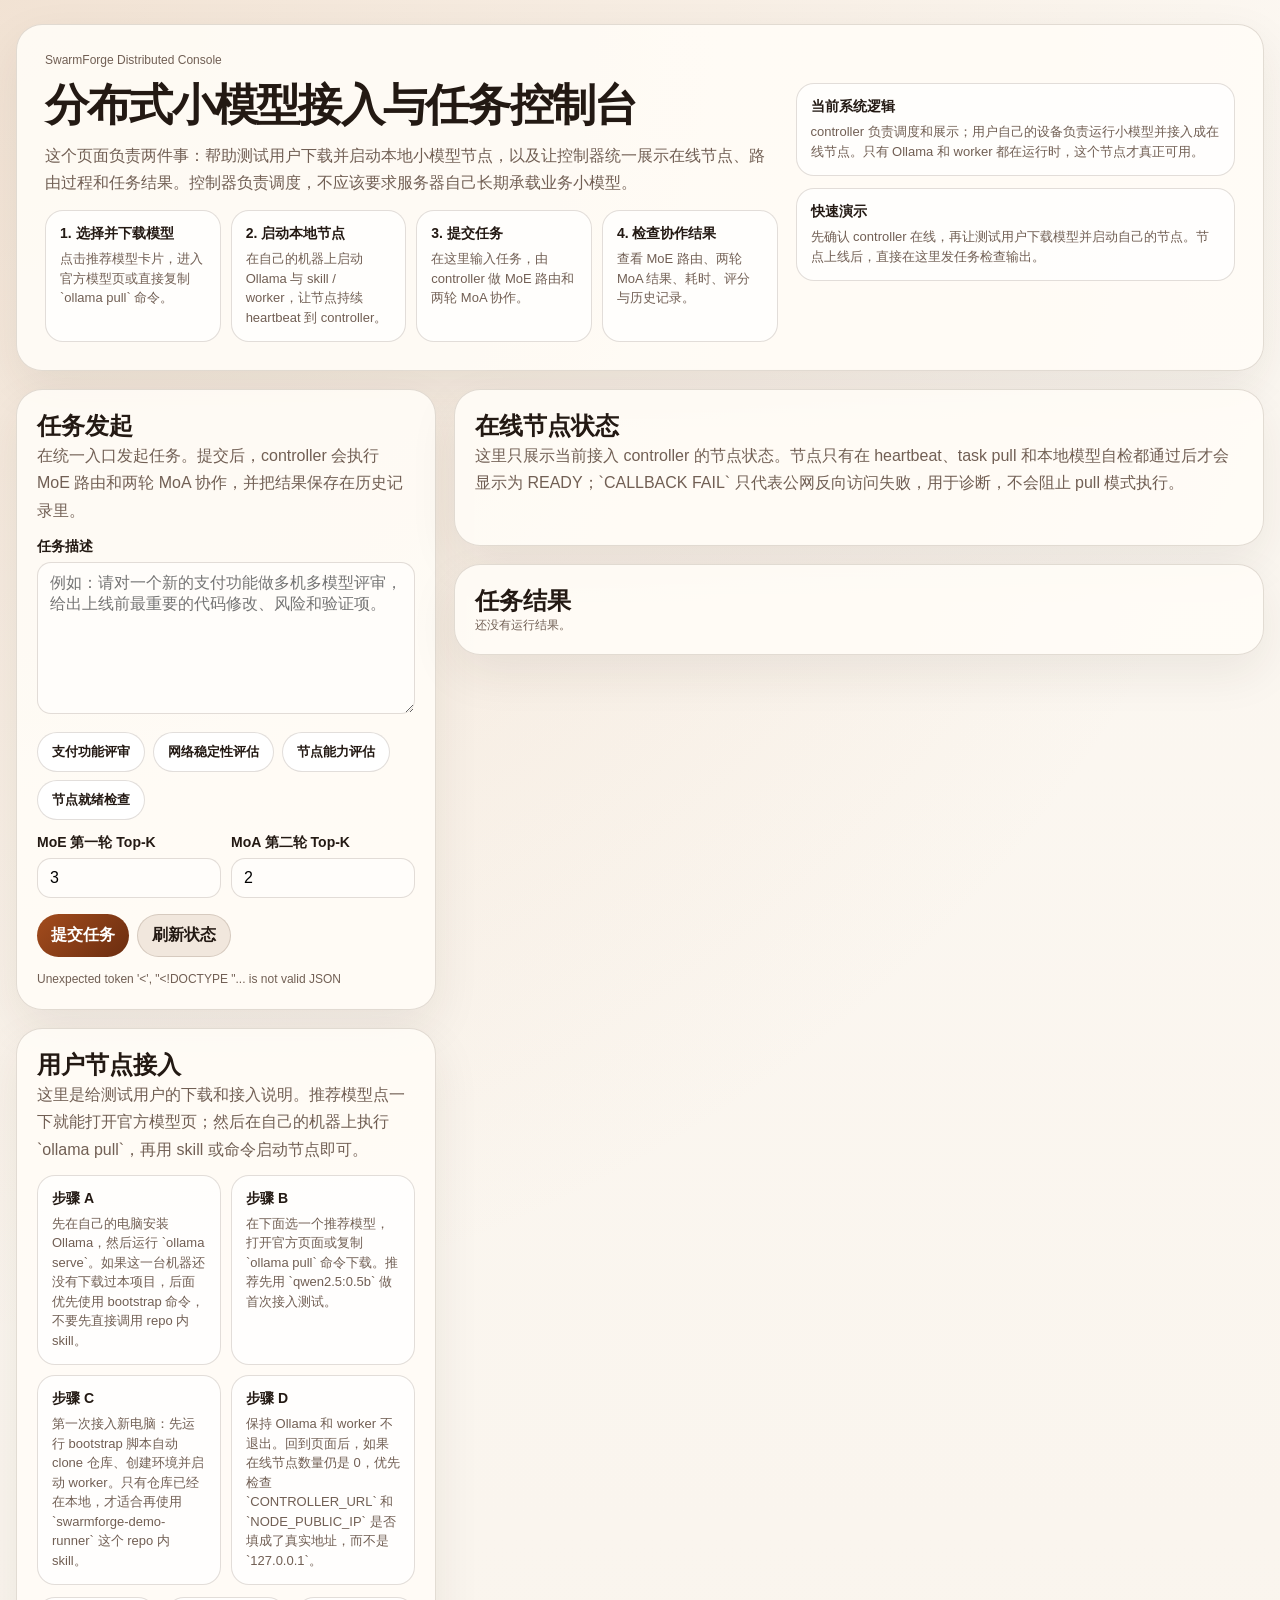
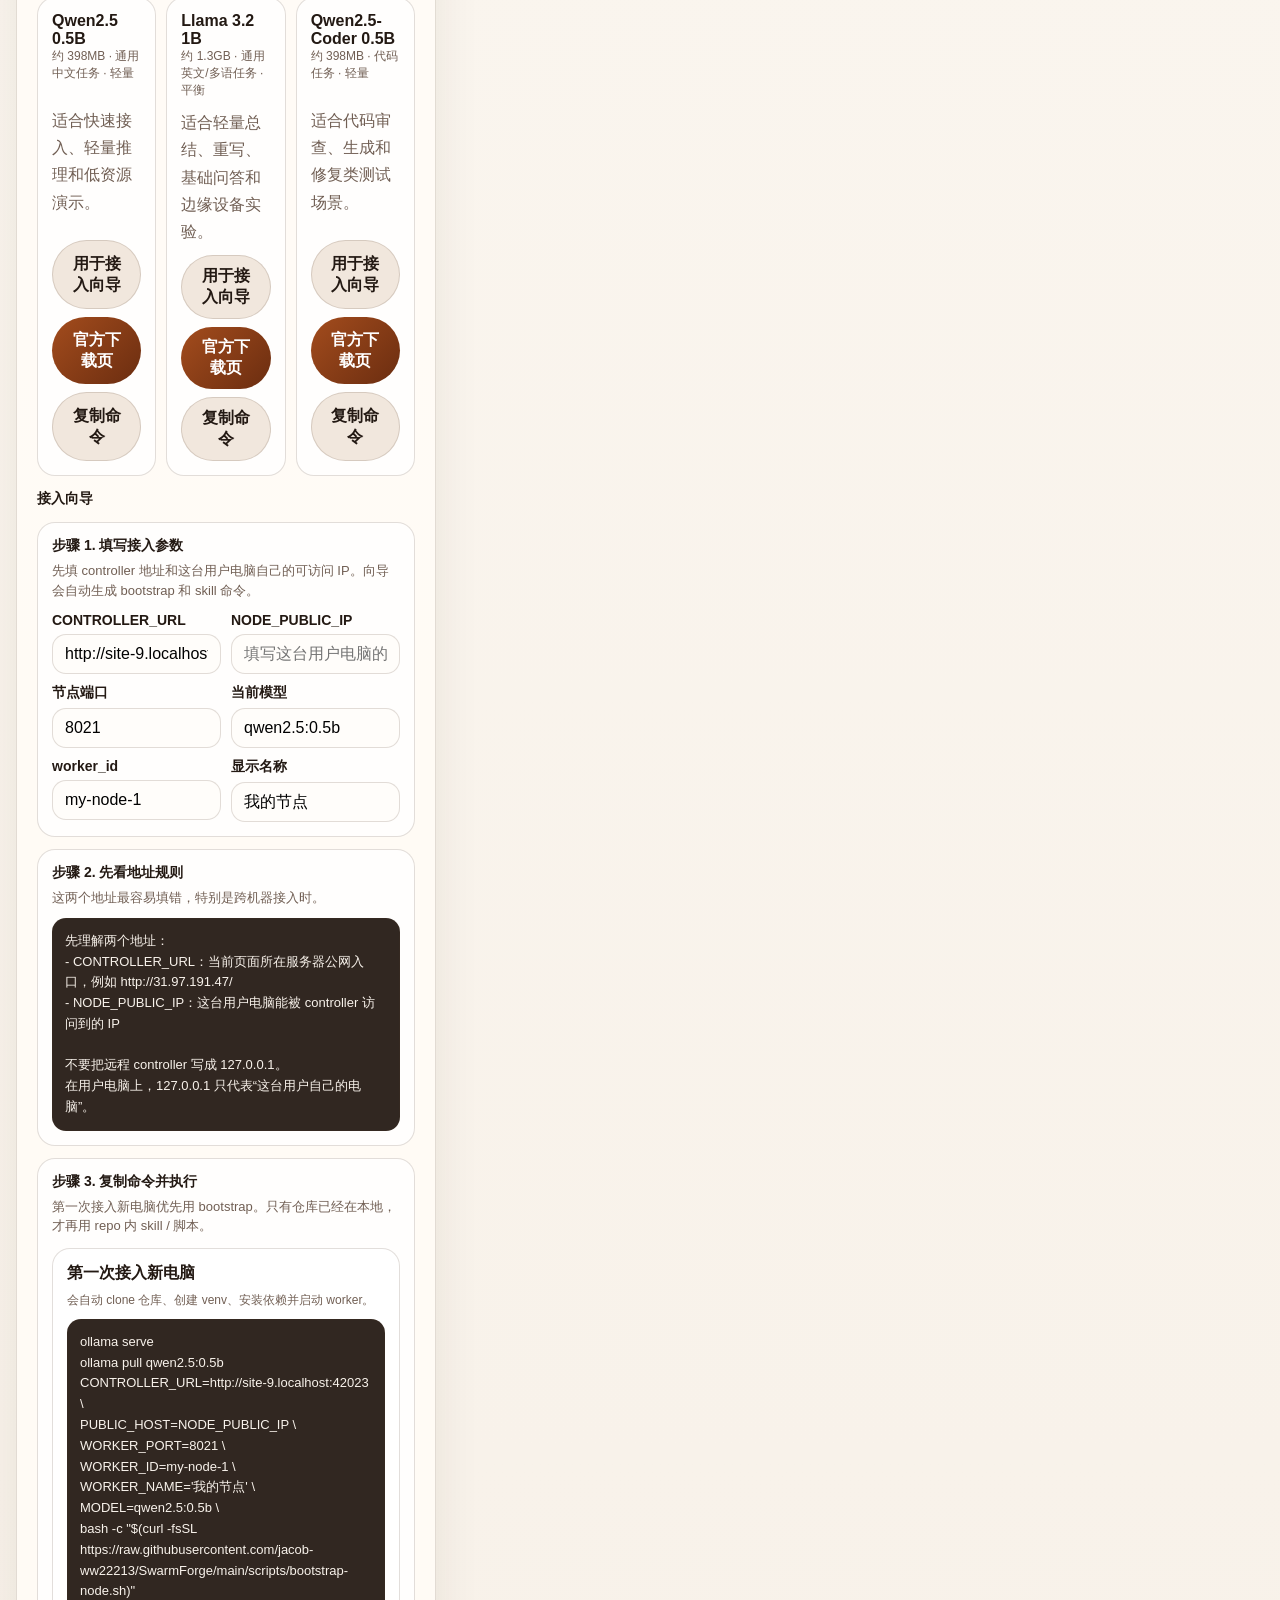
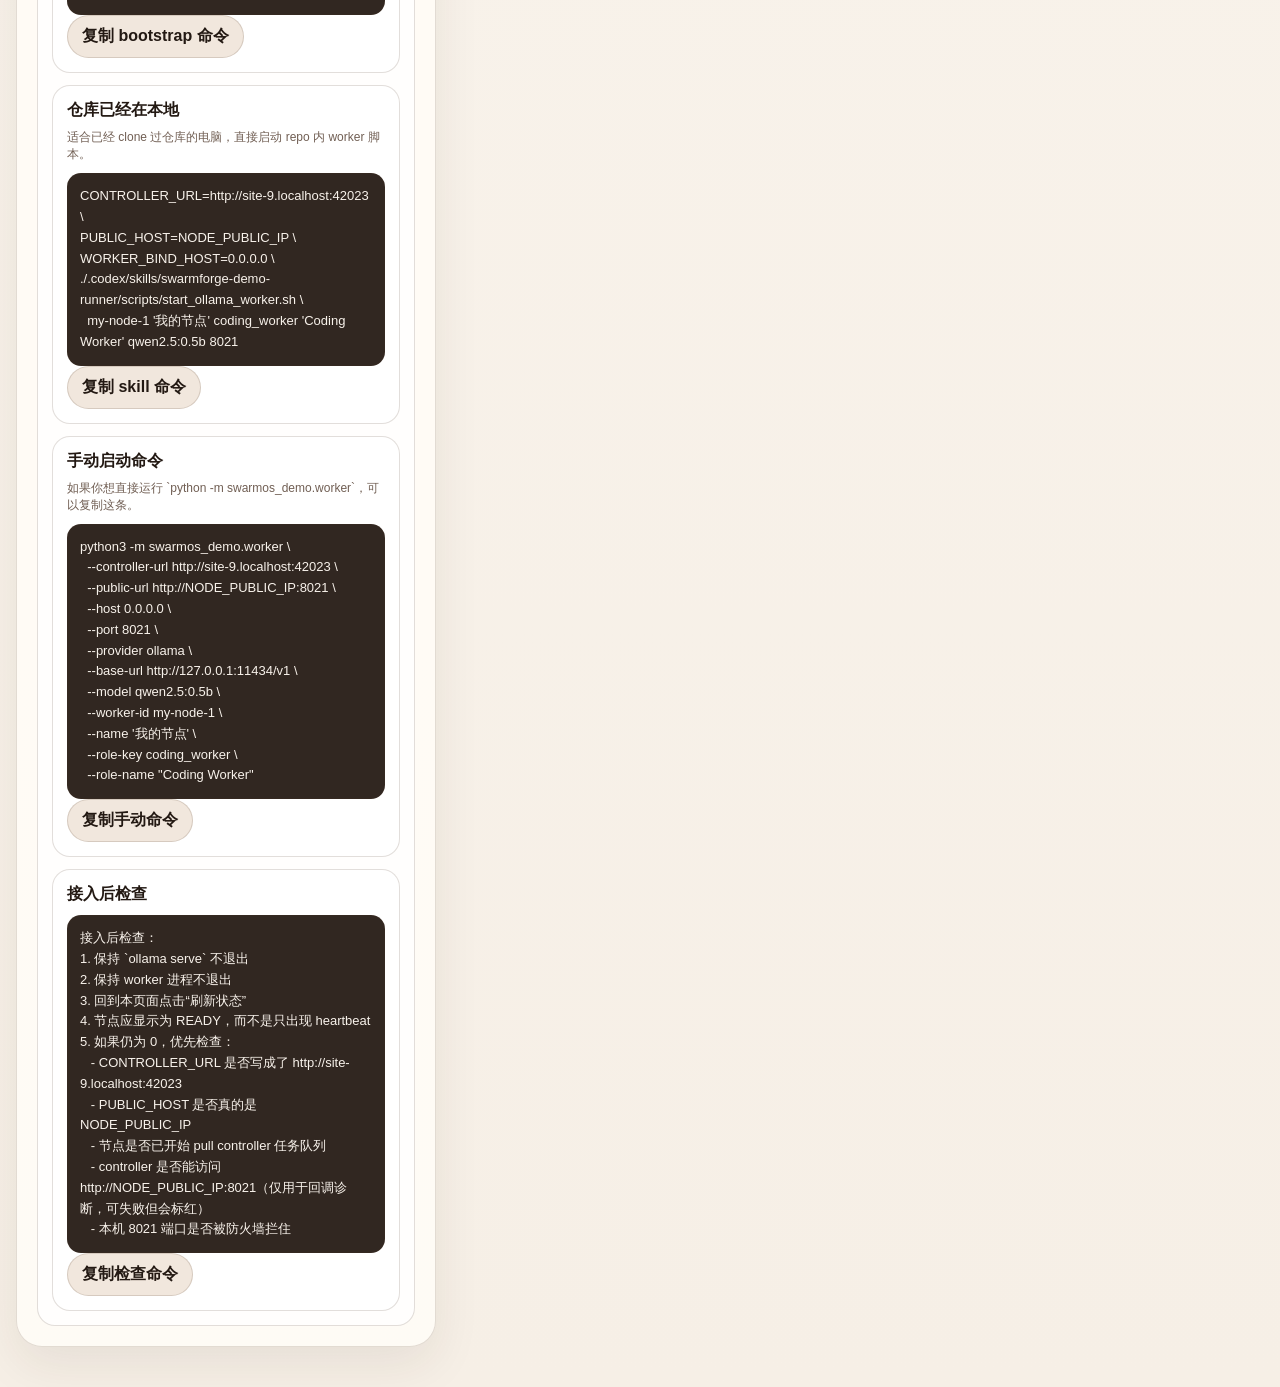
==== commit e4006012: "Fix distributed node readiness and stale worker stats" ====
--- a/swarmos_demo/web/distributed.html
+++ b/swarmos_demo/web/distributed.html
@@ -577,9 +577,9 @@
 
       function renderStats(status) {
         const cards = [
-          { label: "就绪节点", value: status.ready_workers || status.online_workers || 0 },
-          { label: "心跳在线", value: status.heartbeat_online_workers || 0 },
-          { label: "已知节点", value: status.known_workers || 0 },
+          { label: "READY 节点", value: status.ready_workers || status.online_workers || 0 },
+          { label: "仅心跳节点", value: Math.max((status.heartbeat_online_workers || 0) - (status.ready_workers || status.online_workers || 0), 0) },
+          { label: "登记节点", value: status.known_workers || 0 },
           { label: "回调失败", value: status.callback_failed_workers || 0 },
         ];
         document.querySelector("#stats").innerHTML = cards.map((card) => `
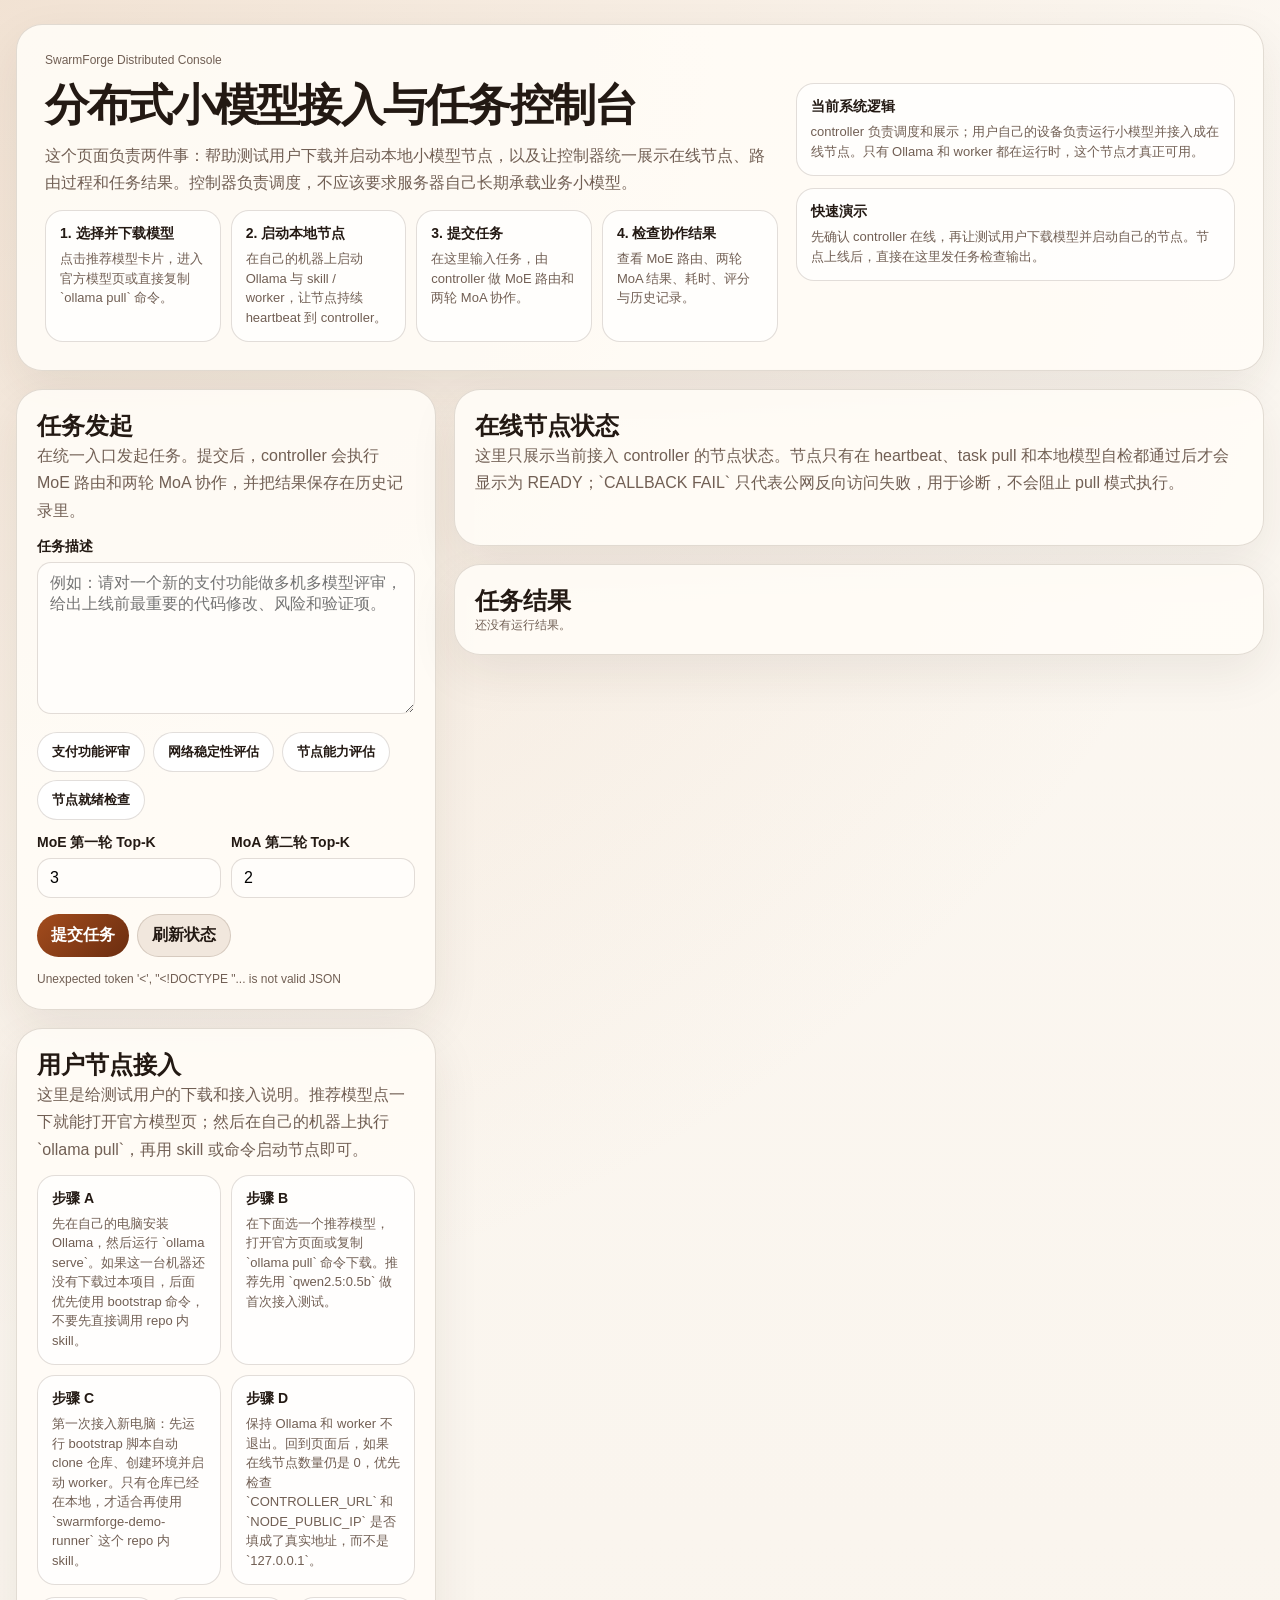
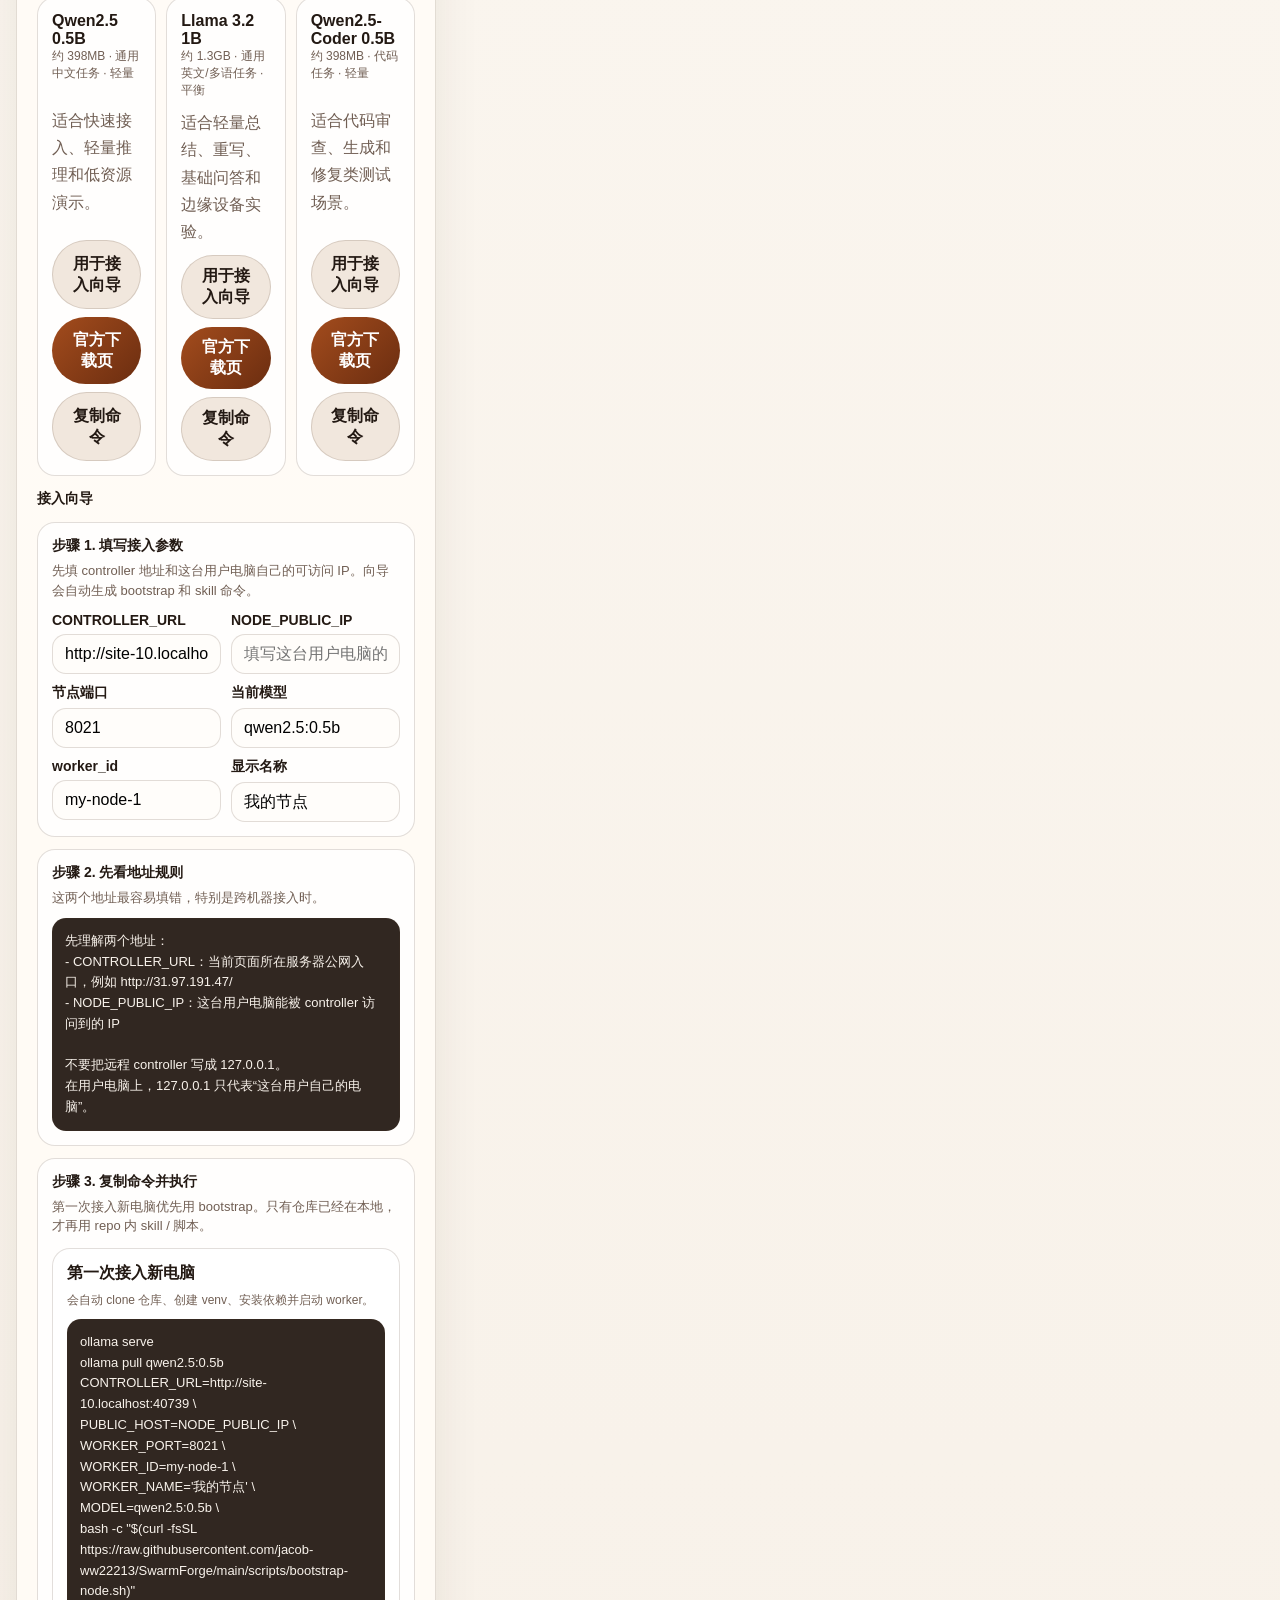
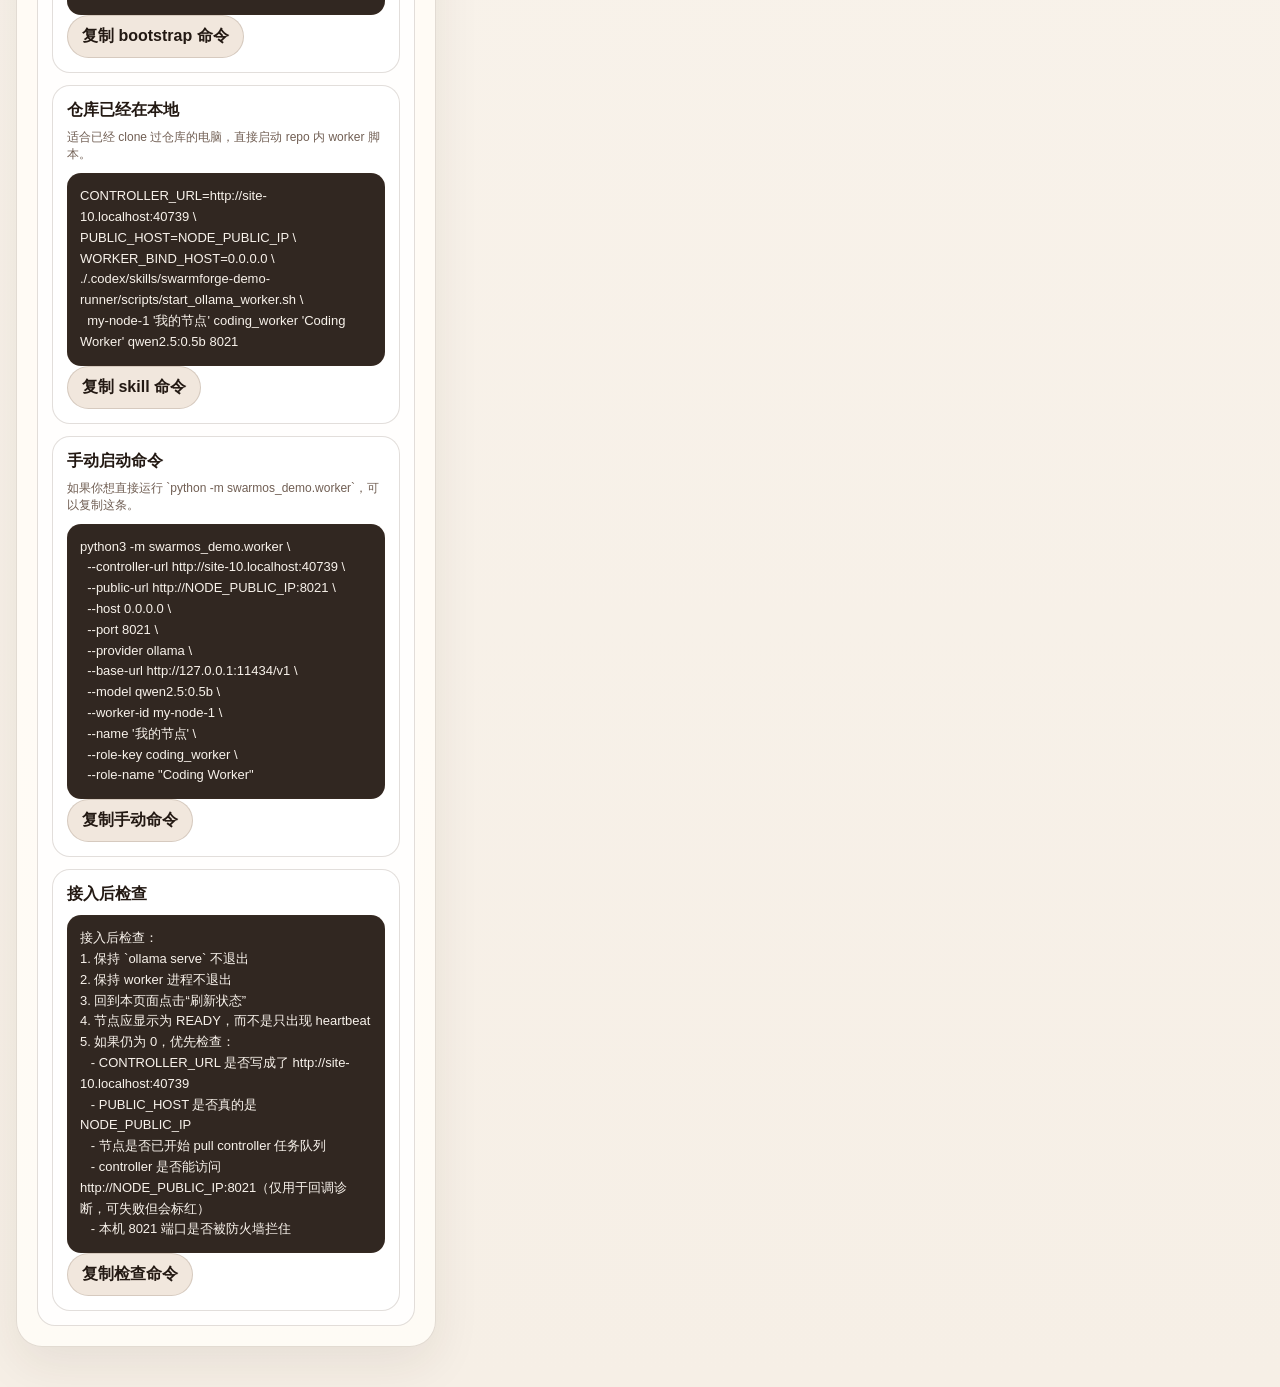
==== commit edd86477: "Simplify distributed node stats labels" ====
--- a/swarmos_demo/web/distributed.html
+++ b/swarmos_demo/web/distributed.html
@@ -577,9 +577,8 @@
 
       function renderStats(status) {
         const cards = [
-          { label: "READY 节点", value: status.ready_workers || status.online_workers || 0 },
+          { label: "在线节点", value: status.ready_workers || status.online_workers || 0 },
           { label: "仅心跳节点", value: Math.max((status.heartbeat_online_workers || 0) - (status.ready_workers || status.online_workers || 0), 0) },
-          { label: "登记节点", value: status.known_workers || 0 },
           { label: "回调失败", value: status.callback_failed_workers || 0 },
         ];
         document.querySelector("#stats").innerHTML = cards.map((card) => `
